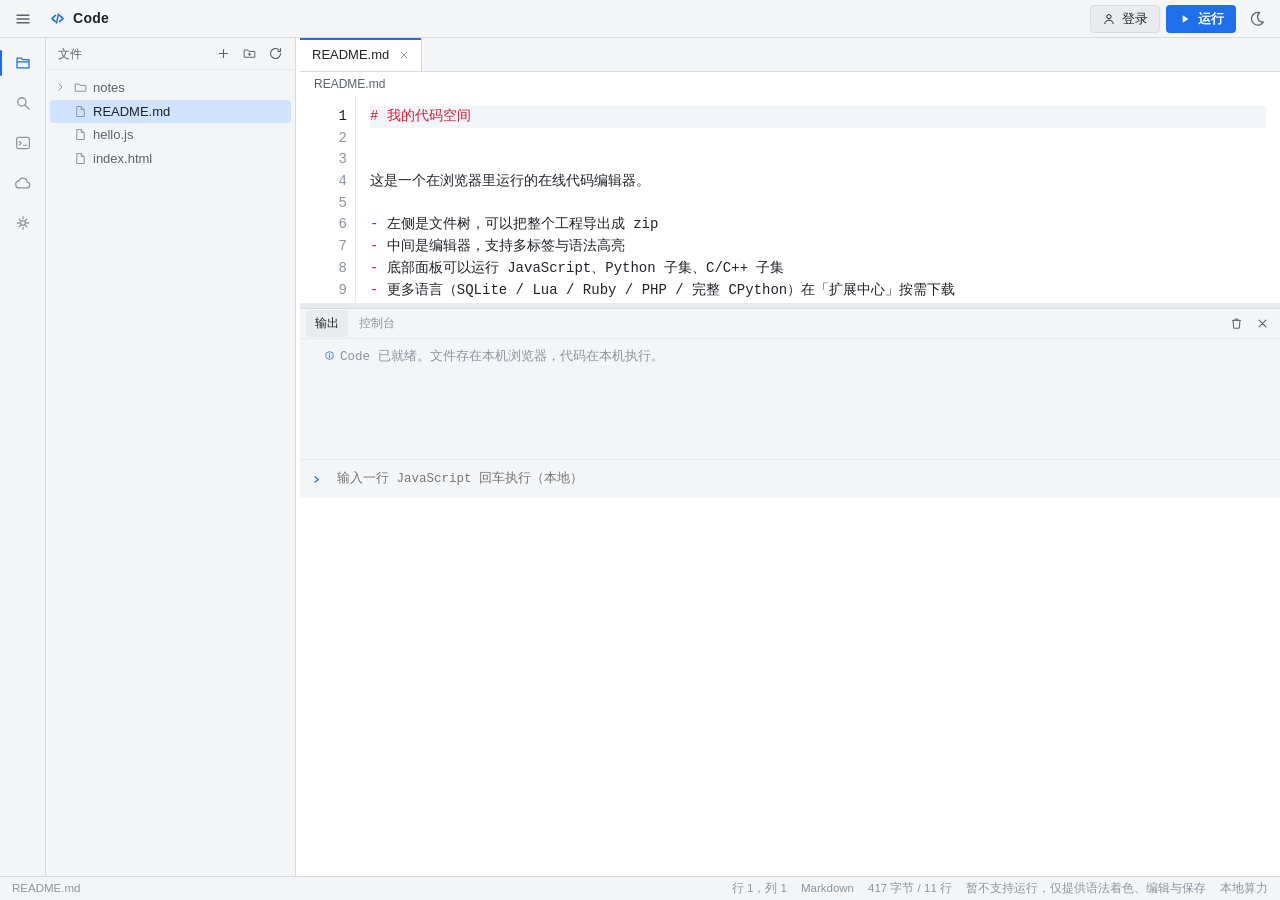
==== index.html @ 4172bc43 "登录统一到全站身份服务 + 安全简报修复（D-1 / D-3）。**登录不再由 Code 自己实现**：引入同源的 /assets/identity.js，云盘里的昵称+密码输入框整个删掉，改成「去登" ====
<!DOCTYPE html>
<html lang="zh-CN" data-theme="light">
<head>
<meta charset="UTF-8">
<meta name="viewport" content="width=device-width, initial-scale=1">
<title>Code · 网页代码编辑器</title>
<meta name="description" content="纯前端代码编辑器：本地算力、离线可用、无外部依赖。">
<link rel="manifest" href="manifest.json">
<meta name="theme-color" content="#ffffff">
<meta name="apple-mobile-web-app-capable" content="yes">
<meta name="apple-mobile-web-app-status-bar-style" content="black-translucent">
<meta name="apple-mobile-web-app-title" content="Code">
<link rel="apple-touch-icon" href="icons/apple-touch-icon.png">
<link rel="stylesheet" href="css/style.css">
<link rel="icon" href="data:image/svg+xml,%3Csvg xmlns='http://www.w3.org/2000/svg' viewBox='0 0 32 32'%3E%3Crect width='32' height='32' rx='7' fill='%231b1e23'/%3E%3Cpath d='M12 10 L6 16 L12 22' fill='none' stroke='%236aa9ff' stroke-width='2.6' stroke-linecap='round' stroke-linejoin='round'/%3E%3Cpath d='M20 10 L26 16 L20 22' fill='none' stroke='%236aa9ff' stroke-width='2.6' stroke-linecap='round' stroke-linejoin='round'/%3E%3C/svg%3E">
</head>
<body>

<!-- 图标库：全部自绘，路径取自本项目设计，不使用第三方图标包 -->
<svg width="0" height="0" style="position:absolute" aria-hidden="true">
  <defs>
    <symbol id="i-files" viewBox="0 0 24 24"><path d="M4 5.5h6l1.6 2H20v11H4z" fill="none" stroke="currentColor" stroke-width="1.7" stroke-linejoin="round"/><path d="M4 10.5h16" fill="none" stroke="currentColor" stroke-width="1.7"/></symbol>
    <symbol id="i-search" viewBox="0 0 24 24"><circle cx="10.5" cy="10.5" r="5.5" fill="none" stroke="currentColor" stroke-width="1.7"/><path d="M14.6 14.6 L20 20" stroke="currentColor" stroke-width="1.7" stroke-linecap="round"/></symbol>
    <symbol id="i-run" viewBox="0 0 24 24"><path d="M8 5.5 L18 12 L8 18.5 Z" fill="currentColor"/></symbol>
    <symbol id="i-gear" viewBox="0 0 24 24"><circle cx="12" cy="12" r="3.1" fill="none" stroke="currentColor" stroke-width="1.7"/><path d="M12 3.6v2.6M12 17.8v2.6M4.6 12h2.6M16.8 12h2.6M6.8 6.8l1.9 1.9M15.3 15.3l1.9 1.9M17.2 6.8l-1.9 1.9M8.7 15.3l-1.9 1.9" stroke="currentColor" stroke-width="1.7" stroke-linecap="round"/></symbol>
    <symbol id="i-file" viewBox="0 0 24 24"><path d="M6 4h7l5 5v11H6z" fill="none" stroke="currentColor" stroke-width="1.6" stroke-linejoin="round"/><path d="M13 4v5h5" fill="none" stroke="currentColor" stroke-width="1.6" stroke-linejoin="round"/></symbol>
    <symbol id="i-folder" viewBox="0 0 24 24"><path d="M3.5 6.5h6l1.7 2.2H20.5V18H3.5z" fill="none" stroke="currentColor" stroke-width="1.6" stroke-linejoin="round"/></symbol>
    <symbol id="i-folder-open" viewBox="0 0 24 24"><path d="M3.5 6.5h6l1.7 2.2H20.5V18H3.5z" fill="none" stroke="currentColor" stroke-width="1.6" stroke-linejoin="round"/><path d="M3.5 18 L6 9.5" fill="none" stroke="currentColor" stroke-width="1.6"/></symbol>
    <symbol id="i-close" viewBox="0 0 24 24"><path d="M6.5 6.5 L17.5 17.5 M17.5 6.5 L6.5 17.5" stroke="currentColor" stroke-width="1.8" stroke-linecap="round"/></symbol>
    <symbol id="i-plus" viewBox="0 0 24 24"><path d="M12 5.5v13M5.5 12h13" stroke="currentColor" stroke-width="1.8" stroke-linecap="round"/></symbol>
    <symbol id="i-trash" viewBox="0 0 24 24"><path d="M5 7h14M9.5 7V5h5v2M6.5 7l1 12.5h9L17.5 7" fill="none" stroke="currentColor" stroke-width="1.6" stroke-linejoin="round"/></symbol>
    <symbol id="i-save" viewBox="0 0 24 24"><path d="M5 5h11l3 3v11H5z" fill="none" stroke="currentColor" stroke-width="1.6" stroke-linejoin="round"/><path d="M8.5 5v5h7V5M8.5 19v-5h7v5" fill="none" stroke="currentColor" stroke-width="1.6" stroke-linejoin="round"/></symbol>
    <symbol id="i-download" viewBox="0 0 24 24"><path d="M12 4v11M7.5 11L12 15.5 16.5 11" fill="none" stroke="currentColor" stroke-width="1.7" stroke-linecap="round" stroke-linejoin="round"/><path d="M4.5 19.5h15" stroke="currentColor" stroke-width="1.7" stroke-linecap="round"/></symbol>
    <symbol id="i-sun" viewBox="0 0 24 24"><circle cx="12" cy="12" r="4" fill="none" stroke="currentColor" stroke-width="1.7"/><path d="M12 3v2.2M12 18.8V21M3 12h2.2M18.8 12H21M5.6 5.6l1.6 1.6M16.8 16.8l1.6 1.6M18.4 5.6l-1.6 1.6M7.2 16.8l-1.6 1.6" stroke="currentColor" stroke-width="1.7" stroke-linecap="round"/></symbol>
    <symbol id="i-moon" viewBox="0 0 24 24"><path d="M15.5 3.5a8.5 8.5 0 1 0 5 12.5A7 7 0 0 1 15.5 3.5z" fill="none" stroke="currentColor" stroke-width="1.7" stroke-linejoin="round"/></symbol>
    <symbol id="i-term" viewBox="0 0 24 24"><rect x="3.5" y="4.5" width="17" height="15" rx="2.5" fill="none" stroke="currentColor" stroke-width="1.6"/><path d="M7 10l2.6 2.4L7 14.8M12.5 15h4.5" fill="none" stroke="currentColor" stroke-width="1.6" stroke-linecap="round" stroke-linejoin="round"/></symbol>
    <symbol id="i-warn" viewBox="0 0 24 24"><path d="M12 4.5 L20.5 19.5 H3.5 Z" fill="none" stroke="currentColor" stroke-width="1.7" stroke-linejoin="round"/><path d="M12 9.5v4.2M12 16.4v.6" stroke="currentColor" stroke-width="1.7" stroke-linecap="round"/></symbol>
    <!-- 撤销：逆时针回退箭头。先画 symbol 再引用 —— 反过来会出现空白图标 -->
    <symbol id="i-undo" viewBox="0 0 24 24"><path d="M9 6.5 V12 H14.5" fill="none" stroke="currentColor" stroke-width="1.8" stroke-linecap="round" stroke-linejoin="round"/><path d="M9 12 A6.2 6.2 0 1 1 12.6 18.7" fill="none" stroke="currentColor" stroke-width="1.8" stroke-linecap="round"/></symbol>
    <symbol id="i-split" viewBox="0 0 24 24"><rect x="3.5" y="4.5" width="17" height="15" rx="2" fill="none" stroke="currentColor" stroke-width="1.6"/><path d="M12 4.5v15" stroke="currentColor" stroke-width="1.6"/></symbol>
    <symbol id="i-menu" viewBox="0 0 24 24"><path d="M4 7h16M4 12h16M4 17h16" stroke="currentColor" stroke-width="1.7" stroke-linecap="round"/></symbol>

    <!-- 以下为界面控件专用：品牌标记、分隔符、状态点与流向箭头，全部自绘 -->
    <symbol id="i-brand" viewBox="0 0 24 24">
      <path d="M9.4 8.2 L5 12 L9.4 15.8" fill="none" stroke="currentColor" stroke-width="2.1" stroke-linecap="round" stroke-linejoin="round"/>
      <path d="M14.6 8.2 L19 12 L14.6 15.8" fill="none" stroke="currentColor" stroke-width="2.1" stroke-linecap="round" stroke-linejoin="round"/>
      <path d="M13.1 6.4 L10.9 17.6" fill="none" stroke="currentColor" stroke-width="1.9" stroke-linecap="round"/>
    </symbol>
    <symbol id="i-chevron-right" viewBox="0 0 24 24">
      <path d="M9.5 5.5 L16 12 L9.5 18.5" fill="none" stroke="currentColor" stroke-width="2" stroke-linecap="round" stroke-linejoin="round"/>
    </symbol>
    <symbol id="i-dot" viewBox="0 0 24 24">
      <circle cx="12" cy="12" r="4.2" fill="currentColor"/>
    </symbol>
    <symbol id="i-prompt" viewBox="0 0 24 24">
      <path d="M9 7 L15.5 12 L9 17" fill="none" stroke="currentColor" stroke-width="2.1" stroke-linecap="round" stroke-linejoin="round"/>
    </symbol>
    <symbol id="i-return" viewBox="0 0 24 24">
      <path d="M15 7 L8.5 12 L15 17" fill="none" stroke="currentColor" stroke-width="2.1" stroke-linecap="round" stroke-linejoin="round"/>
      <path d="M8.5 12 H18" fill="none" stroke="currentColor" stroke-width="2.1" stroke-linecap="round"/>
    </symbol>
    <symbol id="i-stop" viewBox="0 0 24 24">
      <rect x="6.5" y="6.5" width="11" height="11" rx="1.6" fill="currentColor"/>
    </symbol>
    <symbol id="i-eraser" viewBox="0 0 24 24">
      <path d="M8.5 18.5 H20" stroke="currentColor" stroke-width="1.8" stroke-linecap="round"/>
      <path d="M4.6 15.2 L13.4 6.4 L18.4 11.4 L9.6 20.2 Z" fill="none" stroke="currentColor" stroke-width="1.7" stroke-linejoin="round"/>
      <path d="M13.4 6.4 L18.4 11.4" fill="none" stroke="currentColor" stroke-width="1.7" stroke-linejoin="round"/>
    </symbol>
    <symbol id="i-rename" viewBox="0 0 24 24">
      <path d="M4 20h5L19.5 9.5 A2.1 2.1 0 0 0 16.6 6.6 L5.5 17.7 Z" fill="none" stroke="currentColor" stroke-width="1.7" stroke-linejoin="round"/>
      <path d="M14.8 8.4 L17.6 11.2" fill="none" stroke="currentColor" stroke-width="1.7"/>
    </symbol>
    <symbol id="i-refresh" viewBox="0 0 24 24">
      <path d="M20 12a8 8 0 1 1-2.6-5.9" fill="none" stroke="currentColor" stroke-width="1.8" stroke-linecap="round"/>
      <path d="M20 4.2 V8.6 H15.6" fill="none" stroke="currentColor" stroke-width="1.8" stroke-linecap="round" stroke-linejoin="round"/>
    </symbol>
    <symbol id="i-folder-plus" viewBox="0 0 24 24">
      <path d="M3.5 6.5h6l1.7 2.2H20.5V18H3.5z" fill="none" stroke="currentColor" stroke-width="1.6" stroke-linejoin="round"/>
      <path d="M12 11.2v4M10 13.2h4" stroke="currentColor" stroke-width="1.6" stroke-linecap="round"/>
    </symbol>
    <symbol id="i-upload" viewBox="0 0 24 24">
      <path d="M12 15.5V4.5M7.5 9L12 4.5 16.5 9" fill="none" stroke="currentColor" stroke-width="1.7" stroke-linecap="round" stroke-linejoin="round"/>
      <path d="M4.5 19.5h15" stroke="currentColor" stroke-width="1.7" stroke-linecap="round"/>
    </symbol>
    <symbol id="i-chevron-down" viewBox="0 0 24 24"><path d="M6 9.5 L12 15.5 L18 9.5" fill="none" stroke="currentColor" stroke-width="2" stroke-linecap="round" stroke-linejoin="round"/></symbol>
    <symbol id="i-chevron-up" viewBox="0 0 24 24"><path d="M6 14.5 L12 8.5 L18 14.5" fill="none" stroke="currentColor" stroke-width="2" stroke-linecap="round" stroke-linejoin="round"/></symbol>
    <symbol id="i-cloud" viewBox="0 0 24 24">
      <path d="M7.2 18.5h9.9a3.9 3.9 0 0 0 .4-7.78 5.6 5.6 0 0 0-10.83-1.5A4.2 4.2 0 0 0 7.2 18.5Z" fill="none" stroke="currentColor" stroke-width="1.7" stroke-linejoin="round"/>
    </symbol>
    <symbol id="i-upload" viewBox="0 0 24 24">
      <path d="M12 15.5V5.5M7.5 10 L12 5.5 L16.5 10" fill="none" stroke="currentColor" stroke-width="1.8" stroke-linecap="round" stroke-linejoin="round"/>
      <path d="M4.5 19.5h15" fill="none" stroke="currentColor" stroke-width="1.8" stroke-linecap="round"/>
    </symbol>
    <symbol id="i-key" viewBox="0 0 24 24">
      <circle cx="8" cy="12" r="3.6" fill="none" stroke="currentColor" stroke-width="1.7"/>
      <path d="M11.6 12H20M17 12v3.2M14.4 12v2.4" fill="none" stroke="currentColor" stroke-width="1.7" stroke-linecap="round"/>
    </symbol>
    <symbol id="i-info" viewBox="0 0 24 24">
      <circle cx="12" cy="12" r="8.4" fill="none" stroke="currentColor" stroke-width="1.7"/>
      <path d="M12 10.6v6.2M12 7.7v.5" stroke="currentColor" stroke-width="1.8" stroke-linecap="round"/>
    </symbol>
    <symbol id="i-user" viewBox="0 0 24 24">
      <circle cx="12" cy="8" r="3.6" fill="none" stroke="currentColor" stroke-width="1.7"/>
      <path d="M4.8 20c0-3.6 3.2-5.8 7.2-5.8s7.2 2.2 7.2 5.8" fill="none" stroke="currentColor" stroke-width="1.7" stroke-linecap="round"/>
    </symbol>
  </defs>
</svg>

<header id="topbar">
  <button class="icon-btn" id="btn-menu" title="菜单" aria-label="菜单"><svg><use href="#i-menu"/></svg></button>
  <div class="brand"><span class="brand-mark"><svg><use href="#i-brand"/></svg></span><span class="brand-name">Code</span></div>
  <nav class="top-menu" id="top-menu">
    <button data-act="new-file"><svg><use href="#i-plus"/></svg><span>新建文件</span></button>
    <button data-act="new-folder"><svg><use href="#i-folder-plus"/></svg><span>新建文件夹</span></button>
    <button data-act="save"><svg><use href="#i-save"/></svg><span>保存到浏览器</span></button>
    <button data-act="export"><svg><use href="#i-download"/></svg><span>导出工程 ZIP</span></button>
    <button data-act="import"><svg><use href="#i-upload"/></svg><span>导入工程 ZIP</span></button>
    <button data-act="extensions"><svg><use href="#i-download"/></svg><span>扩展中心</span></button>
    <button data-act="about"><svg><use href="#i-info"/></svg><span>关于</span></button>
      <button data-act="palette"><svg><use href="#i-search"/></svg><span>命令面板</span></button>
      <button id="btn-install" title="安装到桌面或手机主屏"><svg><use href="#i-download"/></svg><span>安装</span></button>
  </nav>
  <div class="spacer"></div>
  <!-- 页眉账号入口：未登录显示「登录」，登录后显示昵称。
       点它会切到左侧「账号与云盘」视图，登录/退出都在那里做。
       为什么放页眉：云盘在左侧栏里，不点进去就完全不知道有没有登录 ——
       而"有没有登录"决定了文件到底存没存到云端，属于必须随时可见的状态。 -->
  <button class="btn ghost acct-btn" id="btn-acct" title="账号与云盘">
    <svg><use href="#i-user"/></svg><span id="acct-label">登录</span>
  </button>
  <button class="btn primary" id="btn-run" title="运行（Ctrl+Enter）"><svg><use href="#i-run"/></svg><span>运行</span></button>
  <button class="icon-btn" id="btn-theme" title="切换深浅色" aria-label="切换深浅色"><svg><use href="#i-sun"/></svg></button>
</header>

<main id="body">
  <aside id="activitybar">
    <button class="act-btn active" data-view="files" title="文件" aria-label="文件"><svg><use href="#i-files"/></svg></button>
    <button class="act-btn" data-view="search" title="搜索" aria-label="搜索"><svg><use href="#i-search"/></svg></button>
    <button class="act-btn" data-view="run" title="运行" aria-label="运行"><svg><use href="#i-term"/></svg></button>
    <button class="act-btn" data-view="cloud" title="账号与云盘" aria-label="账号与云盘"><svg><use href="#i-cloud"/></svg></button>
    <button class="act-btn" data-view="settings" title="设置" aria-label="设置"><svg><use href="#i-gear"/></svg></button>
  </aside>

  <aside id="sidebar">
    <div class="side-head"><span id="side-title">文件</span>
      <div class="side-actions" id="side-actions">
        <button class="icon-btn sm" data-act="new-file" title="新建文件" aria-label="新建文件"><svg><use href="#i-plus"/></svg></button>
        <button class="icon-btn sm" data-act="new-folder" title="新建文件夹" aria-label="新建文件夹"><svg><use href="#i-folder-plus"/></svg></button>
        <button class="icon-btn sm" data-act="refresh" title="刷新" aria-label="刷新"><svg><use href="#i-refresh"/></svg></button>
      </div>
    </div>

    <div class="side-body" id="view-files">
      <div id="tree" class="tree" role="tree" aria-label="文件树"></div>
    </div>

    <div class="side-body hidden" id="view-search">
      <div class="search-box">
        <input id="search-input" type="search" placeholder="在当前工程内搜索文本" autocomplete="off">
        <div class="search-opt">
          <label><input type="checkbox" id="search-case"> 区分大小写</label>
          <label><input type="checkbox" id="search-word"> 全词匹配</label>
        </div>
      </div>
      <div id="search-results" class="results"></div>
    </div>

    <div class="side-body hidden" id="view-run">
      <div class="run-list">
        <div class="field"><label>运行目标</label>
          <select id="run-target"></select>
        </div>
        <div class="field"><label>语言（自动识别，可改）</label>
          <select id="run-lang">
            <option value="javascript">JavaScript（浏览器本地执行）</option>
            <option value="html">HTML（在预览面板渲染）</option>
            <option value="python">Python（暂未内置运行时）</option>
            <option value="cpp">C++（暂未内置运行时）</option>
            <option value="other">其他（不执行）</option>
          </select>
        </div>
        <p class="hint">算力全部在本地浏览器：代码不上传任何服务器。JavaScript 在页面内直接执行；HTML 在隔离框架中预览。</p>
        <div class="row">
          <button class="btn" id="btn-run2"><svg><use href="#i-run"/></svg><span>运行</span></button>
          <button class="btn" id="btn-stop"><svg><use href="#i-stop"/></svg><span>停止</span></button>
          <button class="btn" id="btn-clear"><svg><use href="#i-eraser"/></svg><span>清空输出</span></button>
        </div>
      </div>
    </div>

    <div class="side-body hidden" id="view-cloud">
      <div class="run-list">
        <div id="cloud-state" class="cloud-state">（正在查看登录状态…）</div>

        <div id="cloud-login-box">
          <!-- 登录不再由 Code 自己实现：跳全站统一的登录页（/login.html）。
               理由（这条是硬性的，别退回去各做各的）：
                 失败冻结（15 分钟 8 次）、全局爆破闸门、记住账号 30 天、
                 桌面版桥接票据 —— 这四条在 A 项目改了 B 项目不会跟着改。
                 于是同一个账号「在聊天室会被冻结，在 Code 里不会」，
                 安全边界取决于用户从哪个入口进 —— 这是真漏洞。
               统一之后只有一份实现，登录界面也只有一份。 -->
          <div class="row">
            <button class="btn primary" id="btn-cloud-gologin">去登录（全站通用账号）</button>
          </div>
          <p class="hint">
            账号是全站通用的：在<b>主页</b>或<b>聊天室</b>注册登录过，这里直接就是同一个人。
            登录后会自动回到本页。
          </p>
          <hr>
          <div class="field"><label>或用票据登录（免输密码）</label>
            <input id="cloud-ticket" type="text" placeholder="票据码" autocomplete="off" spellcheck="false">
          </div>
          <div class="row"><button class="btn" id="btn-cloud-redeem">兑换票据</button></div>
          <p class="hint">票据是 Code 侧保留的免密入口（统一身份服务不带它），
            适合在没有键盘的设备上用。</p>
        </div>

        <div id="cloud-ops-box" class="hidden">
          <div class="row">
            <button class="btn" id="btn-cloud-push"><svg><use href="#i-upload"/></svg><span>上传到云端</span></button>
          </div>
          <div class="row">
            <button class="btn" id="btn-cloud-pull"><svg><use href="#i-download"/></svg><span>从云端下载</span></button>
          </div>
          <div class="row">
            <button class="btn" id="btn-cloud-reset"><svg><use href="#i-trash"/></svg><span>清空云盘</span></button>
          </div>
          <div class="row">
            <button class="btn" id="btn-cloud-logout">退出登录</button>
          </div>
          <p class="hint">
            上传会把<b>本地所有文件</b>推到云端；下载会用云端内容覆盖本地同名文件。
            两边不一致时不做自动合并——自动合并最容易静默丢代码，
            方向由你明确选择。
          </p>
        </div>

        <p class="hint">云盘是<b>可选</b>的。不登录时一切照旧，文件只存在这台设备上。</p>
      </div>
    </div>

    <div class="side-body hidden" id="view-settings">
      <div class="run-list">
        <div class="field"><label>主题</label>
          <select id="set-theme"><option value="light">浅色</option><option value="dark">深色</option></select>
        </div>
        <div class="field"><label>字号</label>
          <select id="set-fontsize"><option>12</option><option>13</option><option>14</option><option>15</option><option>16</option><option>18</option><option>20</option></select>
        </div>
        <div class="field"><label>缩进宽度</label>
          <select id="set-tabsize"><option>2</option><option>4</option><option>8</option></select>
        </div>
        <div class="field"><label>自动换行</label>
          <!-- 说明放在这里：换行后行号按实测行高排布，个别字体下仍可能差一像素 -->
          <select id="set-wrap"><option value="off">关闭</option><option value="on">开启</option></select>
        </div>
        <div class="field"><label>缩进方式</label>
          <select id="set-indent">
            <option value="smart">智能（按上一行）</option>
            <option value="space">始终空格</option>
            <option value="tab">始终制表符</option>
          </select>
        </div>
        <div class="field"><label>标出行尾多余空格</label>
          <select id="set-ws"><option value="off">关闭</option><option value="on">开启</option></select>
        </div>
        <hr>
        <div class="field"><label>AI 辅助（需自备密钥）</label>
          <select id="set-ai-enabled"><option value="off">关闭</option><option value="on">开启</option></select>
        </div>
        <div class="field"><label>服务商</label>
          <select id="set-ai-preset"></select>
        </div>
        <div class="field"><input id="set-ai-base" type="text" placeholder="接口地址" autocomplete="off" spellcheck="false"></div>
        <div class="field"><input id="set-ai-model" type="text" placeholder="模型名" autocomplete="off" spellcheck="false"></div>
        <div class="field"><input id="set-ai-key" type="password" placeholder="API Key（只存本机）" autocomplete="off" spellcheck="false"></div>
        <p class="hint" id="ai-hint"></p>
        <div class="row">
          <button class="btn" id="btn-ai-test">测试连接</button>
          <button class="btn" id="btn-ai-clear">删除密钥</button>
        </div>
        <p class="hint">密钥只保存在<b>这台设备的浏览器</b>里，请求直连你选的服务商，本项目不经手。
        想彻底清除：点「删除密钥」。</p>
        <hr>
        <div class="field"><label>账号与云盘</label>
          <div id="set-cloud-state" class="hint">（未登录）</div>
        </div>
        <div class="row"><button class="btn" id="btn-goto-cloud">前往云盘</button></div>
        <hr>
        <div class="field"><label>内置键盘</label>
          <select id="set-vkb">
            <option value="off">关闭：用系统输入法</option>
            <option value="on">开启：用 Code 自带的键盘</option>
          </select>
        </div>
        <p class="hint">内置键盘专为写代码设计：有 Tab、符号不用翻页、
        不会自动纠错改你的变量名。开启后系统输入法不再弹出。</p>
        <p class="hint">云盘<b>可选</b>：不登录时文件只存在这台设备的浏览器里，
        换设备或清缓存会丢失，请用「导出 ZIP」自行备份。</p>
        <div class="row"><button class="btn" id="btn-reset">恢复默认设置</button></div>
      </div>
    </div>
  </aside>
  <div id="side-resizer" title="拖动调整侧栏宽度" role="separator" aria-orientation="vertical"></div>
  <div id="side-scrim" aria-hidden="true"></div>

  <section id="workbench">
    <div id="tabsbar" role="tablist" aria-label="已打开文件"></div>
    <div id="editor-wrap">
      <div id="breadcrumb"></div>
      <div id="editor-scroll">
        <div id="gutter" aria-hidden="true"></div>
        <div id="code-area">
          <pre id="highlight" aria-hidden="true"></pre>
          <!-- inputmode=none：告诉浏览器别弹系统输入法。
               内置键盘开启时由 vkeyboard.js 接管输入；
               部分安卓 WebView 不认这个属性，那里靠按下瞬间置 readonly 兜底。 -->
          <textarea id="editor" spellcheck="false" autocomplete="off" autocapitalize="off" wrap="off"
                    inputmode="none" aria-label="代码编辑区"></textarea>
        </div>
      </div>
      <!-- E-030：预览以前没有任何关闭出口 —— hidePreview() 写了却零调用，
           跑一次 .html 后预览面板永久占住编辑区右侧，只能刷新页面。
           刷新前若有未保存内容还要赌自动保存，这是"进得去出不来"。 -->
      <div id="preview" class="hidden">
        <div class="preview-bar">
          <span class="preview-title">预览</span>
          <button class="btn-preview-close" id="btn-preview-close" title="关闭预览（Ctrl+Shift+P → 关闭预览）">
            <svg width="12" height="12" aria-hidden="true"><use href="#i-close"></use></svg>
            关闭预览
          </button>
        </div>
        <iframe id="preview-frame" title="预览" sandbox="allow-scripts"></iframe>
      </div>
    </div>

    <div id="resizer" title="拖动调整面板高度" role="separator" aria-orientation="horizontal"></div>

    <div id="panel">
      <div class="panel-tabs">
        <button class="pt active" data-panel="output">输出</button>
        <button class="pt" data-panel="console">控制台</button>
        <div class="spacer"></div>
        <button class="icon-btn sm" id="btn-panel-clear" title="清空" aria-label="清空"><svg><use href="#i-trash"/></svg></button>
        <button class="icon-btn sm" id="btn-panel-close" title="收起面板" aria-label="收起面板"><svg><use href="#i-close"/></svg></button>
      </div>
      <div class="panel-body" id="panel-output"></div>
      <div class="panel-body hidden" id="panel-console"></div>
      <div class="panel-input">
        <span class="prompt"><svg><use href="#i-prompt"/></svg></span>
        <input id="console-input" type="text" placeholder="输入一行 JavaScript 回车执行（本地）" autocomplete="off">
      </div>
    </div>
  </section>
</main>

<footer id="statusbar">
  <span id="st-left">就绪</span>
  <div class="spacer"></div>
  <span id="st-pos">行 1，列 1</span>
  <span id="st-lang">纯文本</span>
  <span id="st-size">0 B</span>
  <!-- E-037：运行前如实预告（"需要下载 X MB" / "已就绪" / "暂不支持运行"），
       以前 runHint 写了却没接到界面上 -->
  <span id="st-hint" title="点击运行会发生什么"></span>
  <span id="st-mode">本地算力</span>
</footer>

<div id="modal" class="hidden" role="dialog" aria-modal="true" aria-labelledby="modal-title">
  <div class="modal-mask" data-close="1"></div>
  <div class="modal-box">
    <h3 id="modal-title">提示</h3>
    <div id="modal-content"></div>
    <div class="modal-actions" id="modal-actions"></div>
  </div>
</div>

<div id="toast" class="hidden"></div>

<script src="js/util.js"></script>
<script src="js/store.js"></script>
<script src="js/fs.js"></script>
<script src="js/highlight.js"></script>
<script src="js/snippets.js"></script>
<script src="js/style-adapt.js"></script>
<script src="js/editor.js"></script>
<!-- 按需运行时（前辈的 Worker 方案）：runtimes.js 主线程侧 + rt-worker.js 执行侧 -->
<script src="js/runtimes.js"></script>
<script src="js/langs.js"></script>
<script src="js/runtime.js"></script>
<script src="js/pylite.js"></script>
<script src="js/cpplite.js"></script>
<script src="js/runner.js"></script>
<!-- 全站统一身份服务（login.html / account.html / perm.html 用的同一份）。
     同源（都在 liuyiming2024.github.io），localStorage 直接共享，
     所以在主页/聊天室登录过，打开 Code 就是同一个人 —— 不需要 Code 自己再登一次。
     ⚠ 必须联网：它要访问服务端的 whoami。离线时 state.offline=true，
       与"未登录"是两回事，Code 里要分别显示（见 UI.refreshAcct）。
     ⚠ 它定义了 window.SiteIdentity；加载失败时 Code 必须能降级回自己的登录流程，
       不能因为这一个脚本挂了就让云盘整个不可用。 -->
<script src="/assets/identity.js" onerror="window.__identityFailed=1"></script>
<script src="js/cloud.js"></script>
<script src="js/ai.js"></script>
<script src="js/api.js"></script>
<script src="js/tree.js"></script>
<script src="js/ui.js"></script>
<script src="js/mobile-bar.js"></script>
<script src="js/vkeyboard.js"></script>
<script src="js/pwa.js"></script>
<script src="js/app.js"></script>
</body>
</html>
---- css/style.css ----
/* Code · 网页代码编辑器
   配色与布局为本项目的自有设计，未参照任何现成产品的外观描述。
   字体使用系统字体栈，不加载任何外部字体或图标服务。 */

:root {
  --font-ui: -apple-system, BlinkMacSystemFont, "Segoe UI", "PingFang SC",
             "Hiragino Sans GB", "Microsoft YaHei", "Noto Sans CJK SC", sans-serif;
  --font-mono: ui-monospace, SFMono-Regular, "SF Mono", Menlo, Consolas,
               "Liberation Mono", "Courier New", "Noto Sans Mono CJK SC", monospace;
  --font-size: 14px;
  --radius: 6px;
  --topbar-h: 38px;
  --status-h: 24px;
  --act-w: 46px;
  --side-w: 250px;
}

html[data-theme="dark"] {
  --bg: #1b1e23;
  --bg-2: #22262d;
  --bg-3: #2a2f37;
  --bg-input: #171a1f;
  --line: #333941;
  --line-2: #2b313a;
  --fg: #d7dce2;
  --fg-2: #9aa4b0;
  --fg-3: #6b7480;
  --accent: #6aa9ff;
  --accent-fg: #0f1620;
  --sel: #2c4667;
  --cur-line: #23272e;
  --danger: #ff7b72;
  --ok: #7ee787;
  --warn: #e3b341;
  --ws-mark: rgba(255,123,114,.28);
  --tk-key: #ff7b9c;
  --tk-str: #a8e6a1;
  --tk-num: #f5b98a;
  --tk-com: #7d8794;
  --tk-fun: #6aa9ff;
  --tk-type: #7fd3f7;
  --tk-tag: #ff7b9c;
  --tk-attr: #e3b341;
  --tk-punct: #9aa4b0;
  --shadow: 0 8px 28px rgba(0,0,0,.45);
}

html[data-theme="light"] {
  --bg: #ffffff;
  --bg-2: #f4f5f7;
  --bg-3: #e9ebef;
  --bg-input: #ffffff;
  --line: #d8dce2;
  --line-2: #e6e9ee;
  --fg: #1f2328;
  --fg-2: #59636e;
  --fg-3: #8b949e;
  --accent: #1f6feb;
  --accent-fg: #ffffff;
  --sel: #cfe3ff;
  --cur-line: #f2f5fa;
  --danger: #cf222e;
  --ok: #1a7f37;
  --warn: #9a6700;
  --ws-mark: rgba(207,34,46,.22);
  --tk-key: #cf222e;
  --tk-str: #0a7d32;
  --tk-num: #953800;
  --tk-com: #6e7781;
  --tk-fun: #0550ae;
  --tk-type: #116329;
  --tk-tag: #cf222e;
  --tk-attr: #953800;
  --tk-punct: #57606a;
  --shadow: 0 8px 28px rgba(24,32,44,.18);
}

* { box-sizing: border-box; }
html, body { height: 100%; }
body {
  margin: 0;
  background: var(--bg);
  color: var(--fg);
  font: var(--font-size)/1.5 var(--font-ui);
  display: flex;
  flex-direction: column;
  overflow: hidden;
  -webkit-font-smoothing: antialiased;
}
.hidden { display: none !important; }
.spacer { flex: 1 1 auto; }
button { font-family: inherit; color: inherit; }
svg { width: 18px; height: 18px; display: block; }

/* ---------- 顶栏 ---------- */
#topbar {
  height: var(--topbar-h); flex: 0 0 auto;
  display: flex; align-items: center; gap: 6px;
  padding: 0 8px;
  background: var(--bg-2);
  border-bottom: 1px solid var(--line);
}
.brand { display: flex; align-items: center; gap: 6px; padding-left: 4px; user-select: none; }
.brand-mark { font: 600 15px/1 var(--font-mono); color: var(--accent); }
.brand-name { font-weight: 600; letter-spacing: .3px; }
.top-menu {
  position: absolute; top: var(--topbar-h); left: 8px; z-index: 60;
  background: var(--bg-2); border: 1px solid var(--line);
  border-radius: var(--radius); box-shadow: var(--shadow);
  padding: 5px; min-width: 190px; display: none; flex-direction: column;
}
.top-menu.open { display: flex; }
.top-menu button {
  background: none; border: 0; text-align: left;
  padding: 7px 10px; border-radius: 4px; cursor: pointer; font-size: 13px;
}
.top-menu button:hover { background: var(--bg-3); }

.icon-btn {
  display: inline-flex; align-items: center; justify-content: center;
  width: 30px; height: 30px; padding: 0;
  background: none; border: 0; border-radius: 4px;
  color: var(--fg-2); cursor: pointer;
}
.icon-btn:hover { background: var(--bg-3); color: var(--fg); }
.icon-btn.sm { width: 24px; height: 24px; }
.icon-btn.sm svg { width: 15px; height: 15px; }

.btn {
  display: inline-flex; align-items: center; gap: 6px;
  height: 28px; padding: 0 11px;
  background: var(--bg-3); color: var(--fg);
  border: 1px solid var(--line); border-radius: 4px;
  font-size: 13px; cursor: pointer;
}
.btn:hover { background: var(--line); }
.btn svg { width: 14px; height: 14px; }
.btn.primary { background: var(--accent); color: var(--accent-fg); border-color: transparent; font-weight: 600; }
.btn.primary:hover { filter: brightness(1.08); }

/* 页眉账号按钮：登录后昵称可能较长，限宽省略，别把顶栏挤歪 */
.acct-btn { max-width: 168px; }
.acct-btn #acct-label {
  overflow: hidden; text-overflow: ellipsis; white-space: nowrap;
}
/* 已登录时给个淡色底，让"登没登录"一眼可分 —— 这是它的全部意义 */
.acct-btn.on { color: var(--accent); border-color: var(--accent); }
@media (max-width: 720px) {
  /* 窄屏优先保住「运行」，账号按钮只留图标 */
  .acct-btn #acct-label { display: none; }
  .acct-btn { max-width: none; padding: 0 8px; }
}

/* ---------- 主体三栏 ---------- */
#body { flex: 1 1 auto; display: flex; min-height: 0; }

#activitybar {
  width: var(--act-w); flex: 0 0 auto;
  background: var(--bg-2); border-right: 1px solid var(--line);
  display: flex; flex-direction: column; align-items: center; padding-top: 6px; gap: 2px;
}
.act-btn {
  width: 38px; height: 38px; background: none; border: 0; border-radius: 4px;
  color: var(--fg-3); cursor: pointer; display: flex; align-items: center; justify-content: center;
  position: relative;
}
.act-btn:hover { color: var(--fg); }
.act-btn.active { color: var(--accent); }
.act-btn.active::before {
  content: ""; position: absolute; left: -4px; top: 6px; bottom: 6px;
  width: 2px; background: var(--accent); border-radius: 2px;
}

#sidebar {
  width: var(--side-w); flex: 0 0 auto; min-width: 150px;
  background: var(--bg-2); border-right: 1px solid var(--line);
  display: flex; flex-direction: column; min-height: 0;
}
.side-head {
  height: 32px; flex: 0 0 auto; display: flex; align-items: center;
  padding: 0 8px 0 12px; font-size: 12px; color: var(--fg-2);
  border-bottom: 1px solid var(--line-2);
}
.side-actions { margin-left: auto; display: flex; gap: 2px; }
.side-body { flex: 1 1 auto; overflow: auto; min-height: 0; }

/* ---------- 文件树 ---------- */
.tree { padding: 6px 4px; font-size: 13px; }
.tree-row {
  display: flex; align-items: center; gap: 5px;
  padding: 2px 6px; border-radius: 4px; cursor: pointer;
  color: var(--fg-2); white-space: nowrap; position: relative;
  user-select: none;
}
.tree-row:hover { background: var(--bg-3); color: var(--fg); }
.tree-row.sel { background: var(--sel); color: var(--fg); }
.tree-row .name { overflow: hidden; text-overflow: ellipsis; }
.tree-row .tw { width: 14px; height: 14px; flex: 0 0 auto; }
.tree-row .tw svg { width: 12px; height: 12px; color: var(--fg-3); }
.tree-row .ic { flex: 0 0 auto; color: var(--fg-3); }
.tree-row .ic svg { width: 15px; height: 15px; }
.tree-row.dirty .name::after { content: " •"; color: var(--accent); }
.tree-row .row-actions { margin-left: auto; display: none; gap: 1px; }
.tree-row:hover .row-actions { display: flex; }
.tree-empty { padding: 12px; color: var(--fg-3); font-size: 12px; }

/* ---------- 搜索 / 运行 / 设置 ---------- */
.search-box { padding: 8px; display: flex; flex-direction: column; gap: 6px; }
.search-box input, .field input, .field select, .panel-input input {
  width: 100%; height: 28px; padding: 0 8px;
  background: var(--bg-input); color: var(--fg);
  border: 1px solid var(--line); border-radius: 4px; font-size: 13px;
  font-family: var(--font-ui);
}
.search-box input:focus, .field input:focus, .field select:focus { outline: 1px solid var(--accent); }
.search-opt { display: flex; gap: 12px; font-size: 12px; color: var(--fg-2); }
.search-opt label { display: flex; align-items: center; gap: 4px; cursor: pointer; }
.results { padding: 4px 6px; font-size: 12px; }
.res-file { padding: 4px 6px; color: var(--fg-2); font-weight: 600; }
.res-line {
  padding: 3px 8px 3px 18px; cursor: pointer; border-radius: 4px;
  white-space: pre-wrap; word-break: break-all; color: var(--fg-2);
}
.res-line:hover { background: var(--bg-3); }
.res-line mark { background: var(--warn); color: #000; border-radius: 2px; }
.run-list { padding: 10px; display: flex; flex-direction: column; gap: 10px; }
.field { display: flex; flex-direction: column; gap: 4px; }
.field label { font-size: 12px; color: var(--fg-2); }
.field select {
  height: 28px; padding: 0 6px; background: var(--bg-input); color: var(--fg);
  border: 1px solid var(--line); border-radius: 4px; font-size: 13px;
}
.hint { font-size: 12px; color: var(--fg-3); line-height: 1.6; margin: 0; }
.row { display: flex; gap: 6px; flex-wrap: wrap; }
.run-list hr { border: 0; border-top: 1px solid var(--line); margin: 4px 0; width: 100%; }

/* ---------- 编辑区 ---------- */
#workbench { flex: 1 1 auto; display: flex; flex-direction: column; min-width: 0; min-height: 0; }

#tabsbar {
  height: 34px; flex: 0 0 auto; display: flex; align-items: stretch;
  background: var(--bg-2); border-bottom: 1px solid var(--line);
  overflow-x: auto; overflow-y: hidden;
}
#tabsbar::-webkit-scrollbar { height: 0; }
.tab {
  display: flex; align-items: center; gap: 6px; padding: 0 8px 0 12px;
  min-width: 110px; max-width: 200px; cursor: pointer;
  border-right: 1px solid var(--line); color: var(--fg-2); font-size: 13px;
  position: relative; white-space: nowrap;
}
.tab:hover { background: var(--bg-3); }
.tab.active { background: var(--bg); color: var(--fg); }
.tab.active::after {
  content: ""; position: absolute; left: 0; right: 0; top: 0; height: 2px; background: var(--accent);
}
.tab .tname { overflow: hidden; text-overflow: ellipsis; }
.tab .tdot { color: var(--accent); }
.tab .tclose {
  margin-left: auto; width: 18px; height: 18px; border: 0; background: none;
  border-radius: 3px; color: var(--fg-3); cursor: pointer; display: flex;
  align-items: center; justify-content: center; padding: 0;
}
.tab .tclose:hover { background: var(--line); color: var(--fg); }
.tab .tclose svg { width: 12px; height: 12px; }

#editor-wrap { flex: 1 1 auto; display: flex; flex-direction: column; min-height: 0; position: relative; }
#breadcrumb {
  flex: 0 0 auto; height: 24px; display: flex; align-items: center;
  padding: 0 14px; font-size: 12px; color: var(--fg-3);
  background: var(--bg); white-space: nowrap; overflow: hidden;
}
#breadcrumb b { color: var(--fg-2); font-weight: 500; }

#editor-scroll {
  flex: 1 1 auto; display: flex; min-height: 0;
  background: var(--bg); overflow: hidden; position: relative;
}
#gutter {
  flex: 0 0 auto; width: 56px; padding: 10px 8px 60px 0;
  text-align: right; overflow: hidden;
  font: var(--font-size)/1.55 var(--font-mono);
  color: var(--fg-3); background: var(--bg); user-select: none;
  border-right: 1px solid var(--line-2);
}
#gutter div { height: calc(var(--font-size) * 1.55); }
#gutter div.cur { color: var(--fg); }

#code-area { flex: 1 1 auto; position: relative; min-width: 0; overflow: hidden; }
#highlight, #editor {
  margin: 0; padding: 10px 14px 60px 14px;
  font: var(--font-size)/1.55 var(--font-mono);
  white-space: pre; tab-size: 4;
  border: 0; background: transparent;
  position: absolute; inset: 0;
  overflow: auto;
}
#editor.wrap { white-space: pre-wrap; word-break: break-word; }
#highlight.wrap { white-space: pre-wrap; word-break: break-word; }
#highlight { pointer-events: none; color: var(--fg); z-index: 1; }
#editor {
  z-index: 2; resize: none; color: transparent;
  caret-color: var(--fg); outline: none;
  -webkit-text-fill-color: transparent;
}
#editor::selection { background: var(--sel); color: transparent; }
#editor::-moz-selection { background: var(--sel); color: transparent; }
#highlight .curline { display: block; background: var(--cur-line); }

/* 语法高亮 token */
.tk-key { color: var(--tk-key); }
.tk-str { color: var(--tk-str); }
.tk-num { color: var(--tk-num); }
.tk-com { color: var(--tk-com); font-style: italic; }
.tk-fun { color: var(--tk-fun); }
.tk-typ { color: var(--tk-type); }
.tk-tag { color: var(--tk-tag); }
.tk-att { color: var(--tk-attr); }
.tk-pun { color: var(--tk-punct); }
.tk-op  { color: var(--tk-key); }

#preview { position: absolute; inset: 0; background: var(--bg); z-index: 5; }
#preview iframe { width: 100%; height: 100%; border: 0; background: #fff; }

/* ---------- 底部面板 ---------- */
#resizer {
  height: 5px; flex: 0 0 auto; cursor: row-resize;
  background: var(--line-2);
}
#panel {
  flex: 0 0 auto; height: 190px; display: flex; flex-direction: column;
  background: var(--bg-2); border-top: 1px solid var(--line); min-height: 0;
}
#panel.collapsed { display: none; }
.panel-tabs {
  height: 30px; flex: 0 0 auto; display: flex; align-items: center; gap: 2px;
  padding: 0 6px; border-bottom: 1px solid var(--line-2);
}
.pt {
  background: none; border: 0; padding: 5px 9px; border-radius: 4px;
  font-size: 12px; color: var(--fg-3); cursor: pointer;
}
.pt:hover { color: var(--fg); background: var(--bg-3); }
.pt.active { color: var(--fg); background: var(--bg-3); }
.panel-body {
  flex: 1 1 auto; overflow: auto; padding: 8px 12px;
  font: 12.5px/1.6 var(--font-mono); white-space: pre-wrap; word-break: break-word;
}
.panel-body .ln { display: block; }
.panel-body .out { color: var(--fg); }
.panel-body .err { color: var(--danger); }
.panel-body .warn { color: var(--warn); }
.panel-body .info { color: var(--fg-3); }
.panel-body .ok { color: var(--ok); }
.panel-body .head { color: var(--fg-3); border-bottom: 1px solid var(--line-2); margin: 4px 0 6px; }
.panel-input {
  flex: 0 0 auto; display: flex; align-items: center; gap: 6px;
  padding: 5px 10px; border-top: 1px solid var(--line-2);
}
.panel-input .prompt { color: var(--accent); font: 13px var(--font-mono); }
.panel-input input { background: transparent; border: 0; color: var(--fg); font: 12.5px var(--font-mono); }
.panel-input input:focus { outline: none; }

/* ---------- 状态栏 ---------- */
#statusbar {
  height: var(--status-h); flex: 0 0 auto; display: flex; align-items: center; gap: 14px;
  padding: 0 12px; background: var(--bg-2); border-top: 1px solid var(--line);
  font-size: 11.5px; color: var(--fg-3);
}
#statusbar span { white-space: nowrap; }

/* ---------- 模态框 / 提示 ---------- */
#modal { position: fixed; inset: 0; z-index: 100; display: flex; align-items: center; justify-content: center; }
.modal-mask { position: absolute; inset: 0; background: rgba(0,0,0,.5); }
.modal-box {
  position: relative; width: min(520px, 92vw); max-height: 80vh; overflow: auto;
  background: var(--bg-2); border: 1px solid var(--line); border-radius: 8px;
  box-shadow: var(--shadow); padding: 16px 18px;
}
.modal-box h3 { margin: 0 0 10px; font-size: 15px; }
.modal-box p { font-size: 13px; color: var(--fg-2); line-height: 1.7; margin: 6px 0; }
.modal-box code { font: 12px var(--font-mono); background: var(--bg-3); padding: 1px 5px; border-radius: 3px; }
.modal-box input, .modal-box select {
  width: 100%; height: 30px; margin-top: 6px; padding: 0 8px;
  background: var(--bg-input); color: var(--fg);
  border: 1px solid var(--line); border-radius: 4px; font-size: 13px; font-family: var(--font-ui);
}
.modal-actions { display: flex; justify-content: flex-end; gap: 8px; margin-top: 16px; }

#toast {
  position: fixed; left: 50%; bottom: 46px; transform: translateX(-50%);
  background: var(--bg-3); color: var(--fg); border: 1px solid var(--line);
  border-radius: var(--radius); box-shadow: var(--shadow);
  padding: 9px 16px; font-size: 13px; z-index: 200; max-width: 80vw;
}
#toast.err { border-color: var(--danger); color: var(--danger); }
#toast.ok { border-color: var(--ok); }

/* ================= 移动端适配 =================

   实测（Playwright 真机视口）暴露的问题，逐条对应下面的改动：

   | 问题 | 实测数据 | 这里的处理 |
   |---|---|---|
   | 编辑区几乎没高度 | iPhone SE 上 275×72，仅占屏高 11% | 侧栏改抽屉、面板默认收起、键盘条占位改小 |
   | 侧栏吃掉 2/3 屏宽 | 375px 屏上侧栏 250px | 抽屉式覆盖，不再挤压编辑区 |
   | 键盘条占位过大 | `42vh` ≈ 280px，比键盘条本身高 3 倍 | 改成实际高度 |

   另外修了一个真 bug：`ui.js` 会把用户拖过的侧栏宽度写成**内联样式**，
   内联优先级高于这里的媒体查询，导致桌面拖宽后手机上永远是 250px。
   所以下面侧栏宽度用了 `!important` 并注明原因。 */

@media (max-width: 720px) {
  :root { --side-w: 200px; --act-w: 44px; --topbar-h: 44px; }

  /* ---- 侧栏：抽屉式 ----
     不再挤压编辑区，而是浮在内容之上 + 半透明遮罩。
     375px 的屏上，挤压式会让编辑区只剩 100 多 px，没法用。 */
  #sidebar {
    position: absolute !important;
    left: var(--act-w); top: 0; bottom: 0;
    z-index: 55;
    height: auto;
    /* 覆盖 ui.js 写的内联宽度（用户桌面拖宽后手机上会一直是那个值） */
    width: min(var(--side-w), calc(100vw - var(--act-w) - 40px)) !important;
    box-shadow: 0 0 24px rgba(0, 0, 0, .45);
  }
  /* 拖动条在抽屉模式下没有意义 —— 宽度由上面锁定 */
  #side-resizer { display: none; }

  /* 遮罩：点它关抽屉。没有它，抽屉开着时看不出后面还能点。 */
  #side-scrim {
    position: absolute; inset: 0 0 0 var(--act-w);
    z-index: 54;
    background: rgba(0, 0, 0, .45);
    opacity: 0; pointer-events: none;
    transition: opacity .18s;
  }
  body.side-open #side-scrim { opacity: 1; pointer-events: auto; }

  /* ---- 顶栏：手机上放不下那么多字 ---- */
  .brand-name { display: none; }
  #btn-run span { display: none; }        /* 运行按钮只留图标 */
  #btn-run { padding: 0 10px; }

  /* ---- 标签页：别再撑满，窄一点能多露几个 ---- */
  #tabsbar .tab { min-width: 0; max-width: 130px; }

  /* ---- 文件树：行高够大才点得准 ---- */
  .tree-row { min-height: 38px; font-size: 13.5px; }

  /* ---- 底部面板：手机上给个更矮的默认值 ----
     同样用 !important —— `ui.js` 的 setHeight() 会把用户拖过的高度写成内联样式，
     内联优先于媒体查询，桌面拖到 190px 后手机上就永远 190px。 */
  #panel { height: 140px !important; }

  /* ---- 键盘条占位 ----
     原来是 42vh（iPhone SE 上 280px），比键盘条本身（约 86px）高 3 倍多，
     是编辑区只剩 72px 的主因之一。改成略高于实际高度即可。 */
}

/* ---- 触摸目标大小：挂在 body.touch 上，而不是屏宽查询里 ----
     判断依据应该是"用什么在操作"，不是"屏幕多宽"。
     iPad 有 768px 宽，不匹配窄屏查询，但手指一样点不准 30px 的按钮。
     顶栏高度在窄屏下已提到 44px，触摸设备上按钮跟着放大到 40px。 */
body.touch .icon-btn { width: 40px; height: 40px; }
body.touch .icon-btn svg { width: 20px; height: 20px; }
body.touch .btn { min-height: 34px; padding: 0 10px; }
body.touch .tree-row { min-height: 38px; }
body.touch #tabsbar .tab { min-height: 34px; }
body.touch #activitybar { --act-w: 46px; }
body.touch #activitybar .act-btn { width: 40px; height: 40px; }
body.touch .menu-item { padding: 9px 12px; font-size: 14px; }
/* 标签的关闭叉默认是 14×18，手指根本点不准。
   放大到 28×28 —— 它嵌在 34px 高的标签里，再大会把标签撑变形。 */
body.touch .tclose { width: 28px; height: 28px; }
body.touch .tclose svg { width: 15px; height: 15px; }

/* ---- 键盘条占位：只看键盘条在不在，不看屏宽 ----
   iPad 这类宽屏触摸设备也有键盘条，但它不匹配上面的窄屏查询，
   占位规则放那里的话键盘条会盖住内容底部。 */
body.has-mb #workbench { padding-bottom: 104px; }
body.has-mb.mb-collapsed #workbench { padding-bottom: 32px; }

/* 横屏手机：高度很紧张，侧栏同样走抽屉、面板更矮。
   852×393 这种横屏不匹配 max-width:720px，必须单独覆盖，
   否则侧栏照常挤掉 250px，编辑区只剩不到 20% 高度。 */
@media (max-height: 480px) and (max-width: 900px) {
  #sidebar {
    position: absolute !important;
    left: var(--act-w); top: 0; bottom: 0; z-index: 55; height: auto;
    width: min(var(--side-w), calc(100vw - var(--act-w) - 40px)) !important;
  }
  #side-resizer { display: none; }
  #panel { height: 100px !important; }
  body.has-mb #workbench { padding-bottom: 92px; }
}

/* 更窄的屏：再压一点 */
@media (max-width: 480px) {
  #tabsbar .tab { max-width: 110px; font-size: 12px; }
  .brand { display: none; }               /* 品牌名已隐藏，整块省掉 */
  #panel { height: 120px !important; }
}

/* 横屏手机：高度很紧张，面板再矮些 */


/* ---------- 右键菜单 ---------- */
.menu {
  position: fixed; z-index: 60; min-width: 140px; padding: 4px;
  background: var(--bg-2); border: 1px solid var(--line); border-radius: 6px;
  box-shadow: 0 8px 24px rgba(0,0,0,.35);
}
.menu-item {
  display: block; width: 100%; text-align: left; padding: 5px 10px;
  background: none; border: 0; color: var(--fg); font: inherit; font-size: 13px;
  border-radius: 4px; cursor: pointer;
}
.menu-item:hover { background: var(--bg-3); }

/* ---------- 输出面板 ---------- */
.out { padding: 1px 12px; white-space: pre-wrap; word-break: break-word; font-size: 12.5px; line-height: 1.55; }
.out.sys { color: var(--fg-3); }
.out.err { color: var(--err); }
.out.warn { color: var(--warn); }
.out.ret { color: var(--accent); }
.out.echo { color: var(--fg-3); }
/* 行尾多余空格标记：只上底色，不改字符，避免与输入层错位 */
.tk-ws { background: var(--ws-mark); border-radius: 1px; }

#side-resizer { flex: 0 0 4px; cursor: col-resize; background: transparent; }
#side-resizer:hover { background: var(--accent); }
#sidebar.collapsed { display: none; }
#sidebar.collapsed + #side-resizer { display: none; }

/* ---------- 命令面板 / 跳转 ---------- */
.pal-input {
  width: 100%; padding: 7px 9px; margin-bottom: 8px;
  background: var(--bg-3); border: 1px solid var(--line); border-radius: 5px;
  color: var(--fg); font: 13px var(--font-ui);
}
.pal-input:focus { outline: none; border-color: var(--accent); }
.pal-list { max-height: 320px; overflow: auto; }
.pal-item {
  display: flex; gap: 10px; align-items: baseline; padding: 5px 8px;
  border-radius: 4px; cursor: pointer; font-size: 13px;
}
.pal-item.sel { background: var(--sel); }
.pal-cmd { color: var(--fg); flex: 0 0 auto; }
.pal-key { color: var(--fg-3); font-size: 11.5px; overflow: hidden; text-overflow: ellipsis; white-space: nowrap; }
.pal-empty { padding: 10px; color: var(--fg-3); font-size: 12.5px; }
.about-p { margin: 0 0 8px; font-size: 13px; line-height: 1.7; }
.about-ul { margin: 0 0 8px; padding-left: 18px; font-size: 12.5px; line-height: 1.8; color: var(--fg-2); }

/* 未实现的功能：禁用态要有明确视觉，不能看着像能用 */
.field select:disabled, .field input:disabled {
  opacity: .5; cursor: not-allowed;
}

/* ---------- 图标位（先画后标：图标一律自绘 SVG，不使用字符或表情） ---------- */
.brand-mark svg { width: 19px; height: 19px; color: var(--accent); display: block; }
.prompt svg { width: 13px; height: 13px; color: var(--accent); display: block; }
.tdot svg { width: 9px; height: 9px; color: var(--accent); display: block; }
#breadcrumb svg { width: 11px; height: 11px; color: var(--fg-3); display: inline-block; vertical-align: -1px; margin: 0 2px; flex: 0 0 auto; }
.tree-row .tw svg { color: var(--fg-3); }

/* 顶栏菜单项与命令面板项：图标 + 文字 */
.top-menu button { display: flex; align-items: center; gap: 8px; }
.top-menu button svg { width: 15px; height: 15px; color: var(--fg-2); flex: 0 0 auto; }
.pal-item { align-items: center; }
.pal-icon { flex: 0 0 auto; display: flex; align-items: center; color: var(--fg-3); }
.pal-icon svg { width: 14px; height: 14px; }
.pt { display: inline-flex; align-items: center; gap: 4px; }
.pt svg { width: 13px; height: 13px; }
#btn-clear svg, #btn-stop svg { width: 12px; height: 12px; }

/* 输出行的返回值图标：与文字基线对齐 */
.out-icon { width: 11px; height: 11px; color: var(--accent); display: inline-block; vertical-align: -1px; margin-right: 5px; }
.out.ret .out-icon { color: var(--accent); }

/* ---------- 扩展中心 ---------- */
.ext-note { color: var(--fg-2); font-size: 12px; line-height: 1.7; }
.ext-list { margin-top: 10px; max-height: 46vh; overflow: auto; }
.ext-row {
  padding: 11px 12px; margin-bottom: 8px; border-radius: 8px;
  border: 1px solid var(--border); background: var(--bg-2);
}
.ext-row.busy { opacity: .78; }
.ext-head { display: flex; align-items: center; gap: 8px; }
.ext-name { font-weight: 600; font-size: 13px; }
.ext-tag {
  font-size: 11px; padding: 1px 6px; border-radius: 4px;
  background: var(--accent-dim); color: var(--accent);
}
.ext-size { margin-left: auto; font-size: 12px; color: var(--fg-3); font-variant-numeric: tabular-nums; }
.ext-desc { margin: 5px 0 8px; font-size: 12px; color: var(--fg-2); line-height: 1.6; }
.ext-bar { display: flex; align-items: center; gap: 10px; }
.ext-state { font-size: 12px; color: var(--fg-3); flex: 1; }
.ext-state.ok { color: var(--ok, #2e9e5b); }
.ext-state.bad { color: var(--err, #d0453b); word-break: break-all; }
.ext-bar .btn.small { padding: 3px 10px; font-size: 12px; }
.ext-prog { margin-top: 8px; height: 4px; border-radius: 2px; background: var(--bg-3); overflow: hidden; }
.ext-prog i { display: block; height: 100%; width: 0; background: var(--accent); transition: width .18s linear; }

/* ---------- AI 问答 ---------- */
.ai-src, .ai-out { margin-bottom: 10px; }
.ai-src pre, .ai-out pre {
  max-height: 180px; overflow: auto; margin: 0;
  background: var(--bg-2); border: 1px solid var(--line);
  border-radius: 6px; padding: 10px 12px;
  font-family: var(--font-mono); font-size: 12.5px; line-height: 1.6;
  white-space: pre-wrap; word-break: break-word;
}
.ai-src pre { max-height: 140px; color: var(--fg-2); }
.ai-out pre { max-height: 260px; color: var(--fg); }
#ai-hint a { color: var(--accent); }

/* ---------- 桌面安装版（PWA window-controls-overlay）----------
   装到桌面后窗口控制按钮会浮在右上，顶栏必须避开，
   否则"运行""设置"这些按钮会被挡住点不到。
   同时让顶栏可拖动，这样它才有原生标题栏的手感。 */
@media (display-mode: window-controls-overlay) {
  header {
    padding-top: env(titlebar-area-height, 0px);
    -webkit-app-region: drag;
    app-region: drag;
  }
  /* 按钮和可点元素不能被拖动区吞掉点击 */
  header button, header nav a, header select, header input {
    -webkit-app-region: no-drag;
    app-region: no-drag;
  }
  /* 右上留出控制按钮的位置，避免图标重叠 */
  .hd nav {
    padding-right: env(titlebar-area-width-right, 0px);
  }
}

/* 安装按钮：只在浏览器允许安装时才显示（由 pwa.js 控制） */
#btn-install { display: none; }
#btn-install.can { display: inline-flex; }

/* ================= 移动端辅助键条 =================
   只在触摸设备上由 mobile-bar.js 动态插入。
   手机输入法没有 Tab / Ctrl / 方向键，不补这些键写不了代码。

   位置：固定在底部，默认展开。收起后只留一个小把手。

   两个针对性处理：
     1. 用 env(safe-area-inset-bottom) 避开 iPhone 底部横条，
        否则最下面一排键点不到。
     2. 按钮高度做到 44px（iOS 最小可点尺寸），密集排列也不误触。 */

.mobile-bar {
  position: fixed;
  left: 0; right: 0; bottom: 0;
  z-index: 60;
  background: var(--bg-2);
  border-top: 1px solid var(--line);
  padding-bottom: env(safe-area-inset-bottom, 0px);
  box-shadow: 0 -4px 16px rgba(0, 0, 0, .22);
  user-select: none;
  -webkit-user-select: none;
  touch-action: manipulation;
}

.mb-tabs {
  display: flex; gap: 2px;
  padding: 4px 6px 0;
}

.mb-tab {
  flex: 1;
  min-height: 30px;
  background: none; border: none;
  color: var(--fg-3);
  font-size: 12px; font-family: var(--font-ui);
  border-radius: 5px; cursor: pointer;
}
.mb-tab.on {
  background: var(--bg-3);
  color: var(--fg);
  font-weight: 600;
}

.mb-body {
  display: flex; flex-wrap: wrap; gap: 4px;
  padding: 5px 6px 6px;
  max-height: 33vh; overflow-y: auto;
  -webkit-overflow-scrolling: touch;
}

.mb-key {
  flex: 0 0 auto;
  min-width: 40px;
  min-height: 40px;
  padding: 0 6px;
  background: var(--bg-3);
  border: 1px solid var(--line);
  border-radius: 6px;
  color: var(--fg);
  font-family: var(--font-mono);
  font-size: 15px;
  cursor: pointer;
  display: inline-flex; align-items: center; justify-content: center;
}
.mb-key.wide { flex: 0 0 auto; min-width: 64px; }
.mb-key:active {
  background: var(--accent);
  color: var(--accent-fg);
}

/* 命令组的键文字更长，用界面字体 */
.mb-body .mb-key { font-family: var(--font-mono); }

.mb-hint {
  padding: 0 10px;
  font-size: 11.5px;
  color: var(--warn);
  min-height: 0;
  transition: opacity .2s;
  pointer-events: none;
}

.mb-toggle {
  position: absolute;
  top: 3px; right: 4px;
  width: 26px; height: 26px;
  display: flex; align-items: center; justify-content: center;
  background: none; border: none;
  color: var(--fg-3); cursor: pointer;
  border-radius: 5px;
}

/* 收起：只留一条把手 */
.mobile-bar.off .mb-tabs,
.mobile-bar.off .mb-body,
.mobile-bar.off .mb-hint {
  display: none;
}
.mobile-bar.off { padding-bottom: calc(env(safe-area-inset-bottom, 0px) + 2px); }
.mobile-bar.off .mb-toggle {
  position: static;
  width: 100%; height: 26px;
}

/* 收起后给底部内容让出空间 */
body.mb-collapsed #workbench { padding-bottom: 0; }

/* 展开时把编辑区顶上去，别被键条盖住 */
body:not(.mb-collapsed) #workbench { padding-bottom: 42vh; }

/* 桌面永远不显示 —— 有物理键盘时这是干扰 */
@media (pointer: fine) {
  .mobile-bar { display: none !important; }
}

/* ---------- 云盘 ---------- */
.cloud-state {
  padding: 10px 12px;
  margin-bottom: 10px;
  background: var(--bg-3);
  border: 1px solid var(--line);
  border-radius: 6px;
  font-size: 12.5px;
  line-height: 1.7;
  color: var(--fg-2);
}
.cloud-state b { color: var(--fg); }
#view-cloud .hint { margin-top: 8px; }

/* ================= 内置虚拟键盘 =================
   只在设置里主动开启时出现（默认关闭，用系统输入法）。
   与移动键条互斥：两套并存会互相挡住，见 mobile-bar.js 的 onVkbChange。 */

.vkb {
  position: fixed;
  left: 0; right: 0; bottom: 0;
  z-index: 70;                       /* 高于移动键条(60)，键盘优先 */
  background: var(--bg-2);
  border-top: 1px solid var(--line);
  padding-bottom: env(safe-area-inset-bottom, 0px);
  box-shadow: 0 -6px 20px rgba(0, 0, 0, .3);
  user-select: none;
  -webkit-user-select: none;
  touch-action: manipulation;
}
.vkb.off { display: none; }

.vk-hint {
  padding: 0 12px;
  font-size: 11.5px; color: var(--warn);
  opacity: 0; transition: opacity .2s;
  pointer-events: none; min-height: 14px;
}

.vk-pages { display: flex; gap: 3px; padding: 5px 6px 3px; }
.vk-page {
  flex: 0 0 auto; min-width: 46px; min-height: 30px;
  background: none; border: none; border-radius: 5px;
  color: var(--fg-3); font-size: 12px; font-family: var(--font-ui);
  cursor: pointer;
}
.vk-page.on { background: var(--bg-3); color: var(--fg); font-weight: 600; }

.vk-body { padding: 0 5px 6px; }
.vk-row {
  display: flex; gap: 4px; margin-bottom: 4px;
}

/* 键：默认等分，宽键靠 flexGrow 由 JS 设置 */
.vk-key {
  flex: 1 1 0;
  min-width: 0;
  height: 42px;
  padding: 0;
  background: var(--bg-3);
  border: 1px solid var(--line);
  border-radius: 6px;
  color: var(--fg);
  font-family: var(--font-mono);
  font-size: 16px;
  cursor: pointer;
  display: flex; align-items: center; justify-content: center;
  overflow: hidden;
}
.vk-key:active { background: var(--accent); color: var(--accent-fg); }
.vk-mod {
  background: var(--bg-1);
  color: var(--fg-2);
  font-size: 13px;
  font-family: var(--font-ui);
}
.vk-mod:active { background: var(--accent); color: var(--accent-fg); }
.vk-mod.on { background: var(--accent); color: var(--accent-fg); }

/* 开了键盘就给底部让出空间。
   键盘约 5 行 × 46px + 页签 ≈ 250px，这里给 260px 留余量。
   不用 vh —— vh 在带地址栏的移动浏览器上会跳变。 */
body.has-vkb #workbench { padding-bottom: 260px; }
body.has-vkb .mobile-bar { display: none; }   /* 互斥：有键盘就不显示键条 */

/* 横屏时高度紧张，键矮一点 */
@media (max-height: 480px) {
  .vk-key { height: 34px; font-size: 14px; }
  .vk-page { min-height: 26px; }
  body.has-vkb #workbench { padding-bottom: 200px; }
}

/* 扩展中心：未就绪警告与许可证（E-018 / E-051）
   条款承诺"许可证在扩展中心逐项标明"，界面必须给；
   "下完也跑不了"的运行时必须在下载前就写明，不能让人白等 90 MB。 */
.ext-warn {
  margin: 2px 0 6px;
  padding: 6px 8px;
  font-size: 12px;
  line-height: 1.5;
  color: var(--warn);
  background: var(--bg-3);
  border-left: 2px solid var(--warn);
  border-radius: 3px;
}
.ext-license {
  flex: 0 0 auto;
  padding: 1px 6px;
  font-size: 11px;
  color: var(--fg-3);
  border: 1px solid var(--line);
  border-radius: 3px;
}
.ext-row button:disabled { opacity: .5; cursor: not-allowed; }

/* E-038：未保存圆点默认不显示，只在 .tab.dirty 时才出现。
   以前无条件创建又无条件显示，等于每个标签都挂着"未保存"而它不代表任何事。 */
.tdot { display: none; }
.tab.dirty .tdot { display: inline-flex; }

/* E-030：预览面板的关闭条。没有它，预览打开后就再也关不掉。 */
.preview-bar {
  display: flex; align-items: center; justify-content: space-between;
  height: 26px; padding: 0 6px 0 10px;
  border-bottom: 1px solid var(--line);
  font-size: 12px; color: var(--fg-3);
  flex: 0 0 auto;
}
.preview-title { letter-spacing: .04em; }
.btn-preview-close {
  display: inline-flex; align-items: center; gap: 4px;
  height: 20px; padding: 0 7px;
  background: none; border: 1px solid var(--line); border-radius: 4px;
  color: var(--fg-2); font-size: 11.5px; font-family: var(--font-ui);
  cursor: pointer;
}
.btn-preview-close:hover { color: var(--fg); border-color: var(--fg-3); }

/* E-037：状态栏的运行预告。不许含糊 —— 需要下载多大、要不要联网都要说。 */
#st-hint { color: var(--fg-3); max-width: 34em; overflow: hidden; text-overflow: ellipsis; white-space: nowrap; }

/* 云盘传输进度条。按字节走，不再用"第 3/10 个"那种在大文件上纹丝不动的计数。 */
.prog {
  height: 6px; width: 100%; margin: 6px 0 4px;
  background: var(--bg-3, #2a2e35); border-radius: 3px; overflow: hidden;
}
.prog-bar {
  height: 100%; min-width: 2px;
  background: var(--accent, #6aa9ff);
  transition: width .18s ease-out;
}
.prog-txt { font-size: 12px; color: var(--fg-2); line-height: 1.6; }
.prog-txt b { color: var(--fg); }

/* 网络体检结果：等宽、可换行、限高滚动。结论很长，不能挤成一行。 */
.ext-diag {
  margin: 8px 0; padding: 10px 12px;
  background: var(--bg-3, #2a2e35); border-radius: 4px;
  font-family: var(--mono, monospace); font-size: 12px; line-height: 1.7;
  white-space: pre-wrap; word-break: break-all;
  max-height: 240px; overflow: auto; color: var(--fg-2);
}

/* 保存失败等必须立刻看见的状态：红色加粗，不能和普通提示混在一起 */
#st-left.st-warn {
  color: #ff6b6b;
  font-weight: 700;
}
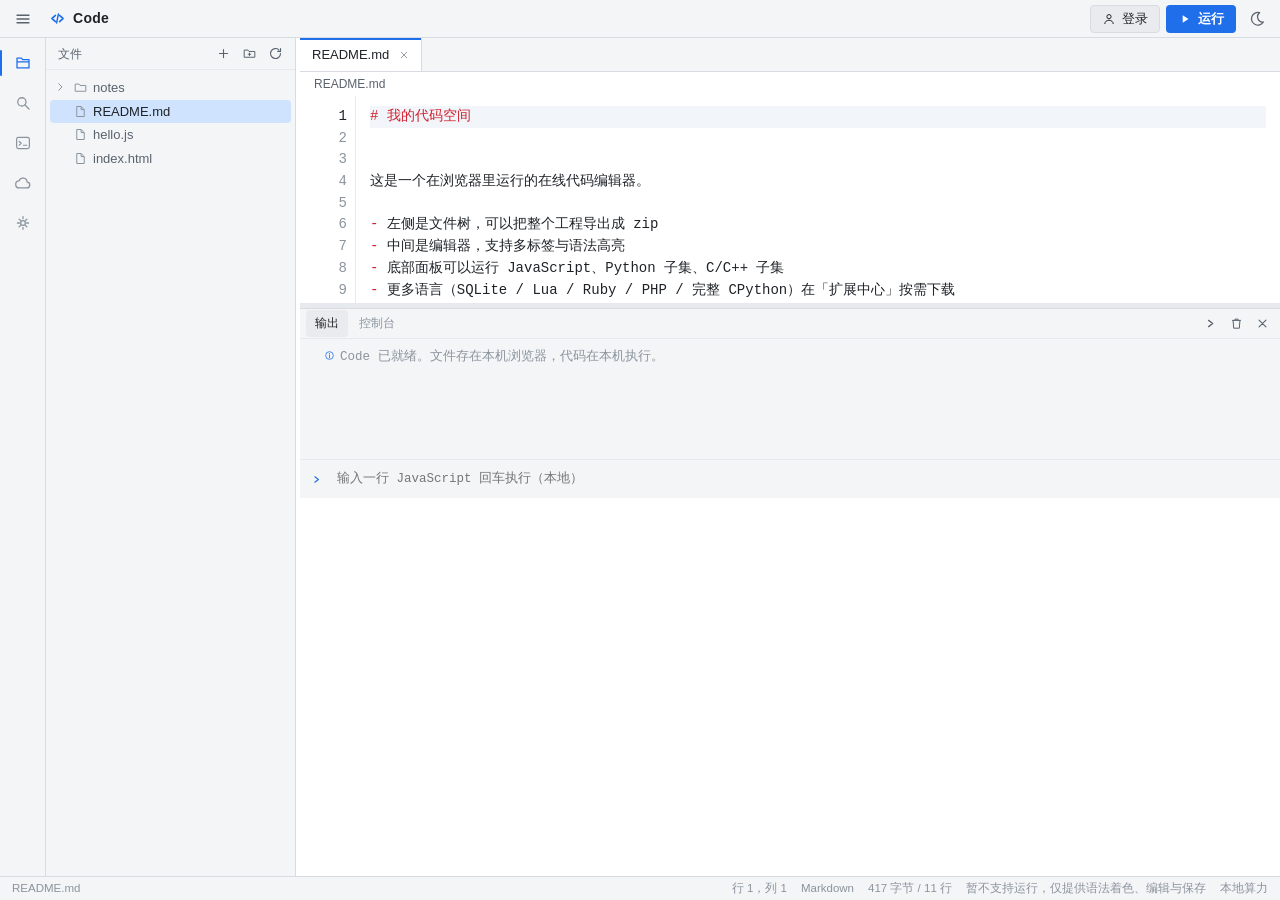
==== commit fba62eb0: "给 C++ 真编译器接上程序输入（stdin）—— 竞赛刚需，之前读不到输入。真跑验证：cin 读两数求和得 7、scanf 得 42、按行读取得 [hi]、竞赛经典的先读个数再读数列得 6、空输入正" ====
--- a/index.html
+++ b/index.html
@@ -202,19 +202,15 @@
                  安全边界取决于用户从哪个入口进 —— 这是真漏洞。
                统一之后只有一份实现，登录界面也只有一份。 -->
           <div class="row">
-            <button class="btn primary" id="btn-cloud-gologin">去登录（全站通用账号）</button>
-          </div>
-          <p class="hint">
-            账号是全站通用的：在<b>主页</b>或<b>聊天室</b>注册登录过，这里直接就是同一个人。
-            登录后会自动回到本页。
-          </p>
+            <button class="btn primary" id="btn-cloud-gologin">登录</button>
+          </div>
+          <p class="hint">登录后文件可以存到云端，换台设备也能取回。登录完会自动回到本页。</p>
           <hr>
-          <div class="field"><label>或用票据登录（免输密码）</label>
+          <div class="field"><label>用票据登录</label>
             <input id="cloud-ticket" type="text" placeholder="票据码" autocomplete="off" spellcheck="false">
           </div>
-          <div class="row"><button class="btn" id="btn-cloud-redeem">兑换票据</button></div>
-          <p class="hint">票据是 Code 侧保留的免密入口（统一身份服务不带它），
-            适合在没有键盘的设备上用。</p>
+          <div class="row"><button class="btn" id="btn-cloud-redeem">兑换</button></div>
+          <p class="hint">没键盘时用票据更方便，不用输密码。</p>
         </div>
 
         <div id="cloud-ops-box" class="hidden">
@@ -238,6 +234,21 @@
         </div>
 
         <p class="hint">云盘是<b>可选</b>的。不登录时一切照旧，文件只存在这台设备上。</p>
+
+        <hr>
+        <div class="field"><label>加密网盘</label>
+          <div id="drive-state" class="hint">（未连接）</div>
+        </div>
+        <div id="drive-list" class="run-list"></div>
+        <div class="row">
+          <button class="btn" id="btn-drive-save">把当前文件存进去</button>
+          <button class="btn" id="btn-drive-open">打开加密网盘</button>
+        </div>
+        <div class="row">
+          <button class="btn" id="btn-drive-import">从云端清单转存一个</button>
+        </div>
+        <p class="hint">这是另一个网盘：文件在离开这台设备之前就加密好了，
+          上传下载要等几十秒。<b>两个网盘不互通</b>，它是独立的一块空间。</p>
       </div>
     </div>
 
@@ -343,11 +354,23 @@
         <button class="pt active" data-panel="output">输出</button>
         <button class="pt" data-panel="console">控制台</button>
         <div class="spacer"></div>
+        <button class="icon-btn sm" id="btn-stdin-toggle" title="程序输入（stdin）" aria-label="程序输入"><svg><use href="#i-prompt"/></svg></button>
         <button class="icon-btn sm" id="btn-panel-clear" title="清空" aria-label="清空"><svg><use href="#i-trash"/></svg></button>
         <button class="icon-btn sm" id="btn-panel-close" title="收起面板" aria-label="收起面板"><svg><use href="#i-close"/></svg></button>
       </div>
       <div class="panel-body" id="panel-output"></div>
       <div class="panel-body hidden" id="panel-console"></div>
+      <!-- 程序输入（stdin）。竞赛题几乎都要读输入，没有它 C++ 真编译器
+           对竞赛几乎没有用处 —— 程序一开头就遇到 EOF。
+           默认收起：多数时候用不到，展开反而占地方。 -->
+      <div class="panel-stdin hidden" id="panel-stdin">
+        <div class="stdin-head">
+          <span>程序输入（stdin）</span>
+          <button class="btn tiny" id="btn-stdin-clear">清空</button>
+        </div>
+        <textarea id="stdin-input" rows="3" spellcheck="false"
+          placeholder="每行一条。程序里 scanf / cin 会读到这里的内容；留空则立刻遇到 EOF。"></textarea>
+      </div>
       <div class="panel-input">
         <span class="prompt"><svg><use href="#i-prompt"/></svg></span>
         <input id="console-input" type="text" placeholder="输入一行 JavaScript 回车执行（本地）" autocomplete="off">
@@ -402,6 +425,7 @@
        不能因为这一个脚本挂了就让云盘整个不可用。 -->
 <script src="/assets/identity.js" onerror="window.__identityFailed=1"></script>
 <script src="js/cloud.js"></script>
+<script src="js/drive.js"></script>
 <script src="js/ai.js"></script>
 <script src="js/api.js"></script>
 <script src="js/tree.js"></script>
--- a/css/style.css
+++ b/css/style.css
@@ -924,3 +924,22 @@
   color: #ff6b6b;
   font-weight: 700;
 }
+
+/* 程序输入（stdin）区 */
+.panel-stdin {
+  border-top: 1px solid var(--line, #333);
+  padding: 6px 10px 8px;
+  background: var(--panel-2, #1c1c1c);
+}
+.stdin-head {
+  display: flex; align-items: center; gap: 8px;
+  font-size: 11px; opacity: .75; margin-bottom: 4px;
+}
+.stdin-head .spacer { flex: 1; }
+#stdin-input {
+  width: 100%; resize: vertical;
+  font-family: var(--mono, monospace); font-size: 12px; line-height: 1.5;
+  background: var(--bg, #111); color: var(--fg, #ddd);
+  border: 1px solid var(--line, #333); border-radius: 4px; padding: 5px 7px;
+}
+#btn-stdin-toggle.active { opacity: 1; color: var(--accent, #6cf); }
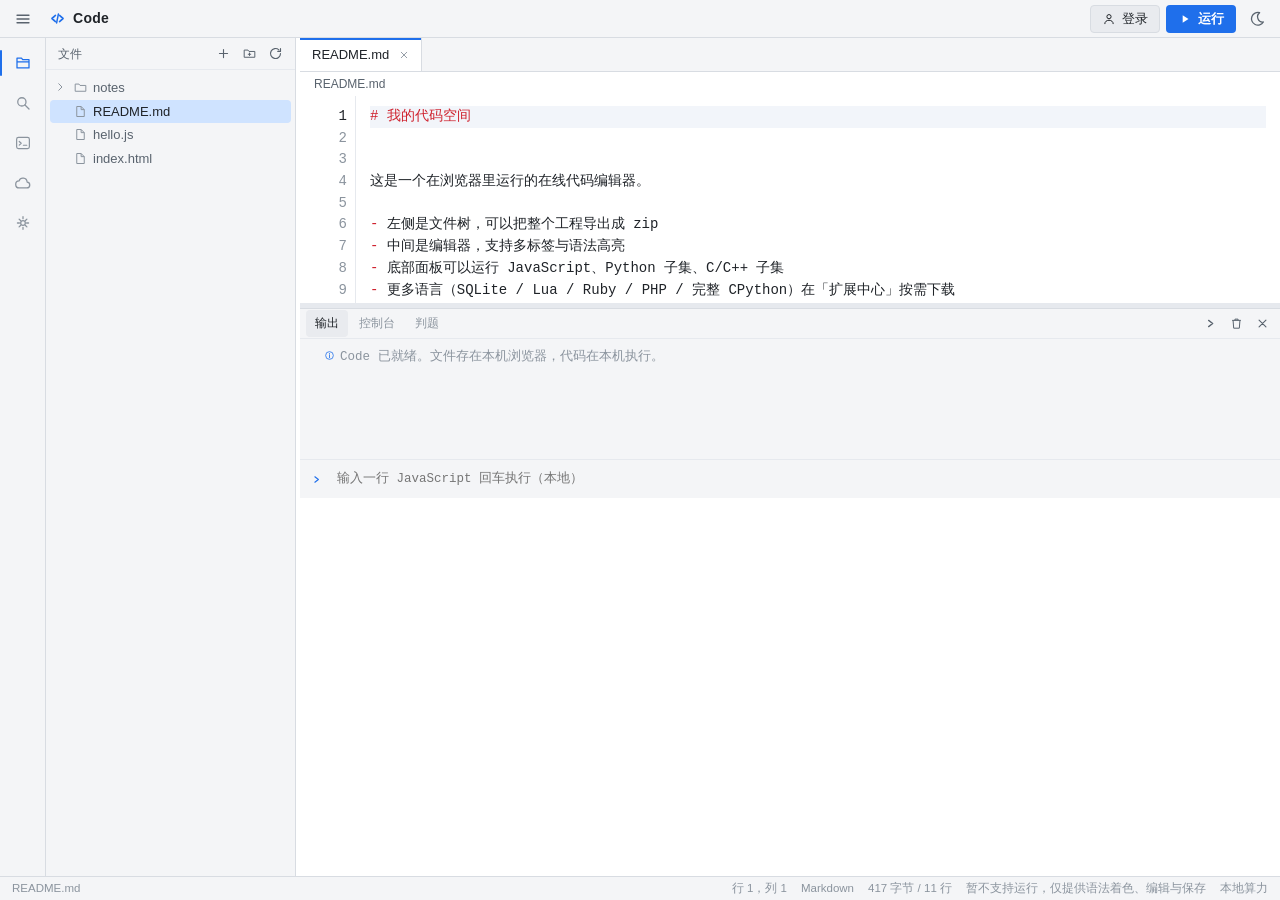
==== commit 1ebdd75e: "两件事：① 原生 APP 的运行面板接上（底部可展开，输入区/输出/超时/耗时/边界提示俱全）；② 做题平台 —— 做本地判题，不做代提交。原生端运行面板：三个必须处理的点 —— 输入区不能用系统键盘" ====
--- a/index.html
+++ b/index.html
@@ -353,6 +353,7 @@
       <div class="panel-tabs">
         <button class="pt active" data-panel="output">输出</button>
         <button class="pt" data-panel="console">控制台</button>
+        <button class="pt" data-panel="judge">判题</button>
         <div class="spacer"></div>
         <button class="icon-btn sm" id="btn-stdin-toggle" title="程序输入（stdin）" aria-label="程序输入"><svg><use href="#i-prompt"/></svg></button>
         <button class="icon-btn sm" id="btn-panel-clear" title="清空" aria-label="清空"><svg><use href="#i-trash"/></svg></button>
@@ -360,6 +361,20 @@
       </div>
       <div class="panel-body" id="panel-output"></div>
       <div class="panel-body hidden" id="panel-console"></div>
+      <!-- 判题：拿样例一组一组验证。
+           为什么不显示"提交到 OJ"：见 js/judge.js 文件头 ——
+           爬题与代提交涉及反爬对抗与平台条款，且要存用户的 OJ 密码；
+           本项目是纯前端无后端，本来没有任何值得偷的东西。 -->
+      <div class="panel-body hidden" id="panel-judge">
+        <div class="judge-head">
+          <span>本地判题 —— 把题目的样例填进来，逐组比对</span>
+          <button class="btn tiny" id="btn-judge-add">+ 加一组</button>
+          <button class="btn tiny primary" id="btn-judge-run">判题</button>
+          <button class="btn tiny" id="btn-judge-clear">清空</button>
+        </div>
+        <div id="judge-cases"></div>
+        <div id="judge-result" class="judge-result"></div>
+      </div>
       <!-- 程序输入（stdin）。竞赛题几乎都要读输入，没有它 C++ 真编译器
            对竞赛几乎没有用处 —— 程序一开头就遇到 EOF。
            默认收起：多数时候用不到，展开反而占地方。 -->
@@ -416,6 +431,8 @@
 <script src="js/pylite.js"></script>
 <script src="js/cpplite.js"></script>
 <script src="js/runner.js"></script>
+<script src="js/judge.js"></script>
+<script src="js/judge-ui.js"></script>
 <!-- 全站统一身份服务（login.html / account.html / perm.html 用的同一份）。
      同源（都在 liuyiming2024.github.io），localStorage 直接共享，
      所以在主页/聊天室登录过，打开 Code 就是同一个人 —— 不需要 Code 自己再登一次。
--- a/css/style.css
+++ b/css/style.css
@@ -943,3 +943,31 @@
   border: 1px solid var(--line, #333); border-radius: 4px; padding: 5px 7px;
 }
 #btn-stdin-toggle.active { opacity: 1; color: var(--accent, #6cf); }
+
+/* 判题面板 */
+.judge-head{display:flex;align-items:center;gap:6px;flex-wrap:wrap;
+  padding:6px 0;font-size:12px;color:var(--fg-dim,#8b98a9)}
+.judge-head .spacer{flex:1}
+.judge-case{border:1px solid var(--line,#2a313c);border-radius:6px;margin:6px 0}
+.jc-head{display:flex;justify-content:space-between;align-items:center;
+  padding:3px 8px;font-size:11px;color:var(--fg-dim,#8b98a9);
+  border-bottom:1px solid var(--line,#2a313c)}
+.jc-io{display:flex;gap:6px;padding:6px}
+.jc-io textarea{flex:1;min-width:0;background:var(--bg2,#161b22);
+  color:var(--fg,#e6edf3);border:1px solid var(--line,#2a313c);
+  border-radius:4px;padding:5px;font-family:ui-monospace,Menlo,Consolas,monospace;font-size:12px}
+.judge-result{padding:4px 0}
+.jr-sum{padding:5px 8px;border-radius:5px;font-size:12px;font-weight:600;margin:4px 0}
+.jr-case{border-left:3px solid var(--line,#2a313c);padding:4px 8px;margin:4px 0;font-size:12px}
+.jr-ch{color:var(--fg-dim,#8b98a9)}
+.jr-kv{display:flex;gap:6px;margin:3px 0}
+.jr-kv span{flex:0 0 40px;color:var(--fg-dim,#8b98a9)}
+.jr-kv pre,.jr-err{margin:0;white-space:pre-wrap;word-break:break-all;
+  font-family:ui-monospace,Menlo,Consolas,monospace;font-size:11px}
+.jr-err{color:var(--err,#f85149)}
+.ok{color:var(--ok,#3fb950)} .bad{color:var(--err,#f85149)} .warn{color:var(--warn,#d29922)}
+.jr-sum.ok{background:rgba(63,185,80,.12)} .jr-sum.bad{background:rgba(248,81,73,.12)}
+.jr-sum.warn{background:rgba(210,153,34,.12)}
+.jr-case.ok{border-left-color:var(--ok,#3fb950)}
+.jr-case.bad{border-left-color:var(--err,#f85149)}
+.jr-case.warn{border-left-color:var(--warn,#d29922)}
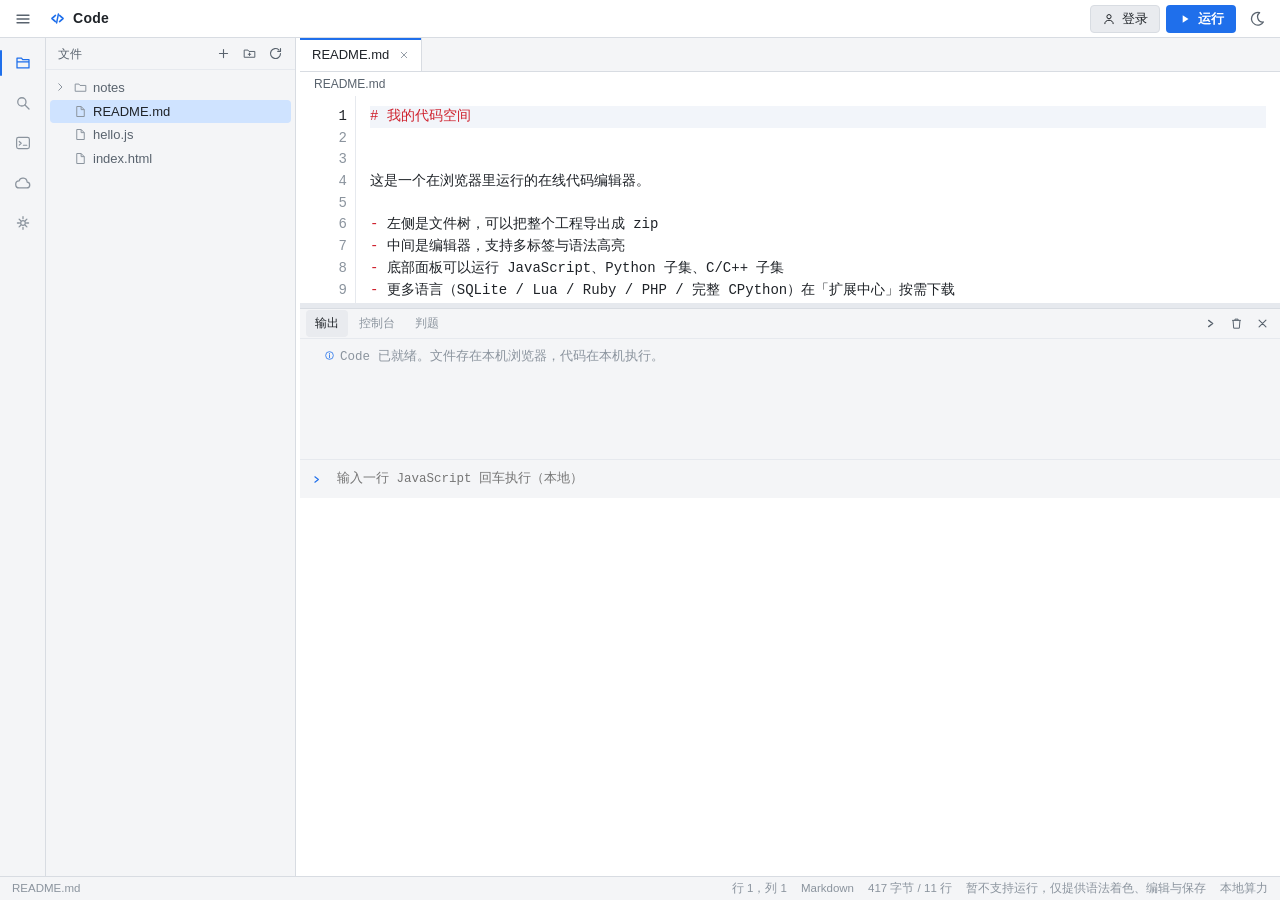
==== commit c6a35380: "style: 引用样式库 css_effect_map_collection 追加视觉效果（毛玻璃/滚动指示器/四角边框/气泡背景）" ====
--- a/index.html
+++ b/index.html
@@ -13,6 +13,8 @@
 <link rel="apple-touch-icon" href="icons/apple-touch-icon.png">
 <link rel="stylesheet" href="css/style.css">
 <link rel="icon" href="data:image/svg+xml,%3Csvg xmlns='http://www.w3.org/2000/svg' viewBox='0 0 32 32'%3E%3Crect width='32' height='32' rx='7' fill='%231b1e23'/%3E%3Cpath d='M12 10 L6 16 L12 22' fill='none' stroke='%236aa9ff' stroke-width='2.6' stroke-linecap='round' stroke-linejoin='round'/%3E%3Cpath d='M20 10 L26 16 L20 22' fill='none' stroke='%236aa9ff' stroke-width='2.6' stroke-linecap='round' stroke-linejoin='round'/%3E%3C/svg%3E">
+<link rel="stylesheet" href="css/fx-plus.css">
+<script src="js/fx-plus.js"></script>
 </head>
 <body>
 
@@ -374,6 +376,8 @@
         </div>
         <div id="judge-cases"></div>
         <div id="judge-result" class="judge-result"></div>
+        <!-- 远程提交（代提交）。凭据只存本机，转发服务不保存。 -->
+        <div id="oj-box" class="oj-box"></div>
       </div>
       <!-- 程序输入（stdin）。竞赛题几乎都要读输入，没有它 C++ 真编译器
            对竞赛几乎没有用处 —— 程序一开头就遇到 EOF。
@@ -433,6 +437,7 @@
 <script src="js/runner.js"></script>
 <script src="js/judge.js"></script>
 <script src="js/judge-ui.js"></script>
+<script src="js/oj.js"></script>
 <!-- 全站统一身份服务（login.html / account.html / perm.html 用的同一份）。
      同源（都在 liuyiming2024.github.io），localStorage 直接共享，
      所以在主页/聊天室登录过，打开 Code 就是同一个人 —— 不需要 Code 自己再登一次。
--- a/css/style.css
+++ b/css/style.css
@@ -788,6 +788,25 @@
 }
 .vkb.off { display: none; }
 
+/* 折叠把手：探测错了的唯一自救出口，任何状态下都显示 */
+.vk-toggle {
+  display: block; width: 100%;
+  min-height: 26px; padding: 4px 0;
+  background: none; border: none;
+  border-bottom: 1px solid var(--line);
+  color: var(--fg-3); font-size: 11.5px; font-family: var(--font-ui);
+  cursor: pointer; touch-action: manipulation;
+}
+.vk-toggle:active { background: var(--bg-3); }
+
+/* 折叠：只留把手，其余全部隐藏 ——
+   同时占位要跟着缩，否则 workbench 底部空出 260px 的一片白 */
+.vkb.collapsed .vk-hint,
+.vkb.collapsed .vk-pages,
+.vkb.collapsed .vk-body { display: none; }
+.vkb.collapsed { box-shadow: none; }
+body.has-vkb.vkb-collapsed #workbench { padding-bottom: 42px; }
+
 .vk-hint {
   padding: 0 12px;
   font-size: 11.5px; color: var(--warn);
@@ -846,6 +865,8 @@
   .vk-key { height: 34px; font-size: 14px; }
   .vk-page { min-height: 26px; }
   body.has-vkb #workbench { padding-bottom: 200px; }
+  /* 折叠态在横屏下同样只占把手的高度 */
+  body.has-vkb.vkb-collapsed #workbench { padding-bottom: 42px; }
 }
 
 /* 扩展中心：未就绪警告与许可证（E-018 / E-051）
@@ -971,3 +992,17 @@
 .jr-case.ok{border-left-color:var(--ok,#3fb950)}
 .jr-case.bad{border-left-color:var(--err,#f85149)}
 .jr-case.warn{border-left-color:var(--warn,#d29922)}
+
+/* 远程提交（代提交） */
+.oj-box{border-top:1px solid var(--line,#2a313c);margin-top:8px;padding-top:8px}
+.oj-note{font-size:11px;line-height:1.6;color:var(--warn,#d29922);
+  background:rgba(210,153,34,.08);border-radius:5px;padding:6px 8px;margin-bottom:6px}
+.oj-row{display:flex;align-items:center;gap:6px;flex-wrap:wrap;margin:5px 0}
+.oj-row label{font-size:11px;color:var(--fg-dim,#8b98a9);flex:0 0 auto}
+.oj-row select,.oj-row input{flex:1;min-width:90px;background:var(--bg2,#161b22);
+  color:var(--fg,#e6edf3);border:1px solid var(--line,#2a313c);border-radius:4px;
+  padding:4px 6px;font-size:12px}
+.oj-help{font-size:11px;color:var(--fg-dim,#8b98a9);margin:3px 0}
+.oj-help code{background:var(--bg2,#161b22);padding:1px 4px;border-radius:3px}
+.oj-check{display:flex;align-items:center;gap:4px;flex:1}
+.oj-check input{width:auto!important;flex:0 0 auto}
--- a/css/fx-plus.css
+++ b/css/fx-plus.css
@@ -0,0 +1,134 @@
+/* ==========================================================================
+   fx-plus.css · 视觉效果增强
+   全部引用自样式库：liuyiming2024/css_effect_map_collection
+     · 毛玻璃效果/index.html    → backdrop-filter 毛玻璃顶栏 / 浮层
+     · 滚动指示器/index.html    → 顶部滚动进度条
+     · css边框四角/index.html   → 卡片四角装饰线
+     · 纯css气泡背景/index.css  → Hero 区上浮气泡背景
+
+   设计约束：
+     1. 只做「追加」，不改动站点原有任何一条规则；
+     2. 不接管主题 —— 各站点已有自己的亮暗方案（Cloud / Code 用
+        [data-theme="dark"]，Chat / 主页用 body.dark），本文件只对
+        这两种写法各补一份深色取值，不新增第三套机制；
+     3. 效果所需 DOM 由 fx-plus.js 注入，不要求改页面结构。
+   ========================================================================== */
+
+/* ---------- 1. 毛玻璃效果（样式库：毛玻璃效果/index.html）---------- */
+/* 顶栏 / 导航：半透明 + 背景模糊，滚动时内容从下方透出 */
+.nav, #topbar, .glass {
+  -webkit-backdrop-filter: blur(20px) saturate(160%);
+  backdrop-filter: blur(20px) saturate(160%);
+  background: rgba(255, 255, 255, .72);
+}
+/* 侧栏与浮层用弱一档的模糊 */
+.sidebar, #sidebar, .modal, .dropdown {
+  -webkit-backdrop-filter: blur(14px);
+  backdrop-filter: blur(14px);
+}
+/* 深色取值：同时兼容 [data-theme="dark"] 与 body.dark 两种既有写法 */
+html[data-theme="dark"] .nav,
+html[data-theme="dark"] #topbar,
+html[data-theme="dark"] .glass,
+body.dark .nav,
+body.dark #topbar,
+body.dark .glass {
+  background: rgba(23, 27, 34, .72);
+}
+html[data-theme="dark"] .sidebar,
+html[data-theme="dark"] #sidebar,
+html[data-theme="dark"] .modal,
+html[data-theme="dark"] .dropdown,
+body.dark .sidebar,
+body.dark #sidebar,
+body.dark .modal,
+body.dark .dropdown {
+  background: rgba(23, 27, 34, .88);
+}
+
+/* ---------- 2. 滚动指示器（样式库：滚动指示器/index.html）---------- */
+#scroll-progress {
+  position: fixed;
+  top: 0;
+  left: 0;
+  height: 3px;
+  width: 0;
+  z-index: 9999;
+  background: linear-gradient(90deg, var(--brand, #3b7ff2), #7ee787);
+  pointer-events: none;
+  transition: width .08s linear;
+}
+
+/* ---------- 3. CSS 边框四角（样式库：css边框四角/index.html）---------- */
+/* 伪元素实现四角各画两条 1px 短线，不需要改 DOM */
+.corner-box { position: relative; }
+.corner-box::before {
+  content: "";
+  position: absolute;
+  inset: 0;
+  pointer-events: none;
+  --c: var(--brand, #3b7ff2);
+  background:
+    linear-gradient(var(--c), var(--c)) 0    0    / 14px 1px no-repeat,
+    linear-gradient(var(--c), var(--c)) 0    0    / 1px 14px no-repeat,
+    linear-gradient(var(--c), var(--c)) 100% 0    / 14px 1px no-repeat,
+    linear-gradient(var(--c), var(--c)) 100% 0    / 1px 14px no-repeat,
+    linear-gradient(var(--c), var(--c)) 0    100% / 14px 1px no-repeat,
+    linear-gradient(var(--c), var(--c)) 0    100% / 1px 14px no-repeat,
+    linear-gradient(var(--c), var(--c)) 100% 100% / 14px 1px no-repeat,
+    linear-gradient(var(--c), var(--c)) 100% 100% / 1px 14px no-repeat;
+  opacity: .5;
+  transition: opacity .2s ease;
+}
+.corner-box:hover::before { opacity: 1; }
+
+/* ---------- 4. 纯 CSS 气泡背景（样式库：纯css气泡背景/index.css）---------- */
+.hero { position: relative; overflow: hidden; }
+.bubble-bgwall {
+  position: absolute;
+  inset: 0;
+  margin: 0;
+  padding: 0;
+  overflow: hidden;
+  list-style: none;
+  pointer-events: none;
+  z-index: 0;
+}
+.bubble-bgwall li {
+  position: absolute;
+  bottom: -60px;
+  display: block;
+  width: 22px;
+  height: 22px;
+  border-radius: 6px;
+  background-color: rgba(59, 127, 242, .16);
+  animation: bubble-up 16s linear infinite;
+}
+html[data-theme="dark"] .bubble-bgwall li,
+body.dark .bubble-bgwall li { background-color: rgba(125, 179, 255, .20); }
+
+.bubble-bgwall li:nth-child(1)  { left: 10%; animation-duration: 15s; }
+.bubble-bgwall li:nth-child(2)  { left: 20%; width: 34px; height: 34px; animation-duration: 11s; animation-delay: 2s; }
+.bubble-bgwall li:nth-child(3)  { left: 25%; animation-duration: 13s; animation-delay: 4s; }
+.bubble-bgwall li:nth-child(4)  { left: 40%; width: 28px; height: 28px; animation-duration: 9s; }
+.bubble-bgwall li:nth-child(5)  { left: 70%; animation-duration: 14s; animation-delay: 1s; }
+.bubble-bgwall li:nth-child(6)  { left: 80%; width: 40px; height: 40px; animation-duration: 12s; animation-delay: 3s; }
+.bubble-bgwall li:nth-child(7)  { left: 32%; width: 46px; height: 46px; animation-duration: 17s; animation-delay: 2s; }
+.bubble-bgwall li:nth-child(8)  { left: 55%; width: 18px; height: 18px; animation-duration: 15s; animation-delay: 4s; }
+.bubble-bgwall li:nth-child(9)  { left: 25%; width: 20px; height: 20px; animation-duration: 12s; animation-delay: 2s; }
+.bubble-bgwall li:nth-child(10) { left: 85%; width: 44px; height: 44px; animation-duration: 16s; animation-delay: 5s; }
+
+@keyframes bubble-up {
+  0%   { opacity: 0;   transform: translateY(0)      rotate(0deg); }
+  15%  { opacity: .65; }
+  50%  { opacity: .85; transform: translateY(-55vh)  rotate(90deg); }
+  100% { opacity: 0;   transform: translateY(-110vh) rotate(180deg); }
+}
+/* 让 Hero 里原有内容浮在气泡之上 */
+.hero > *:not(.bubble-bgwall) { position: relative; z-index: 1; }
+
+/* ---------- 5. 尊重系统的减弱动效偏好 ---------- */
+@media (prefers-reduced-motion: reduce) {
+  .bubble-bgwall { display: none; }
+  .corner-box::before { transition: none; }
+}
